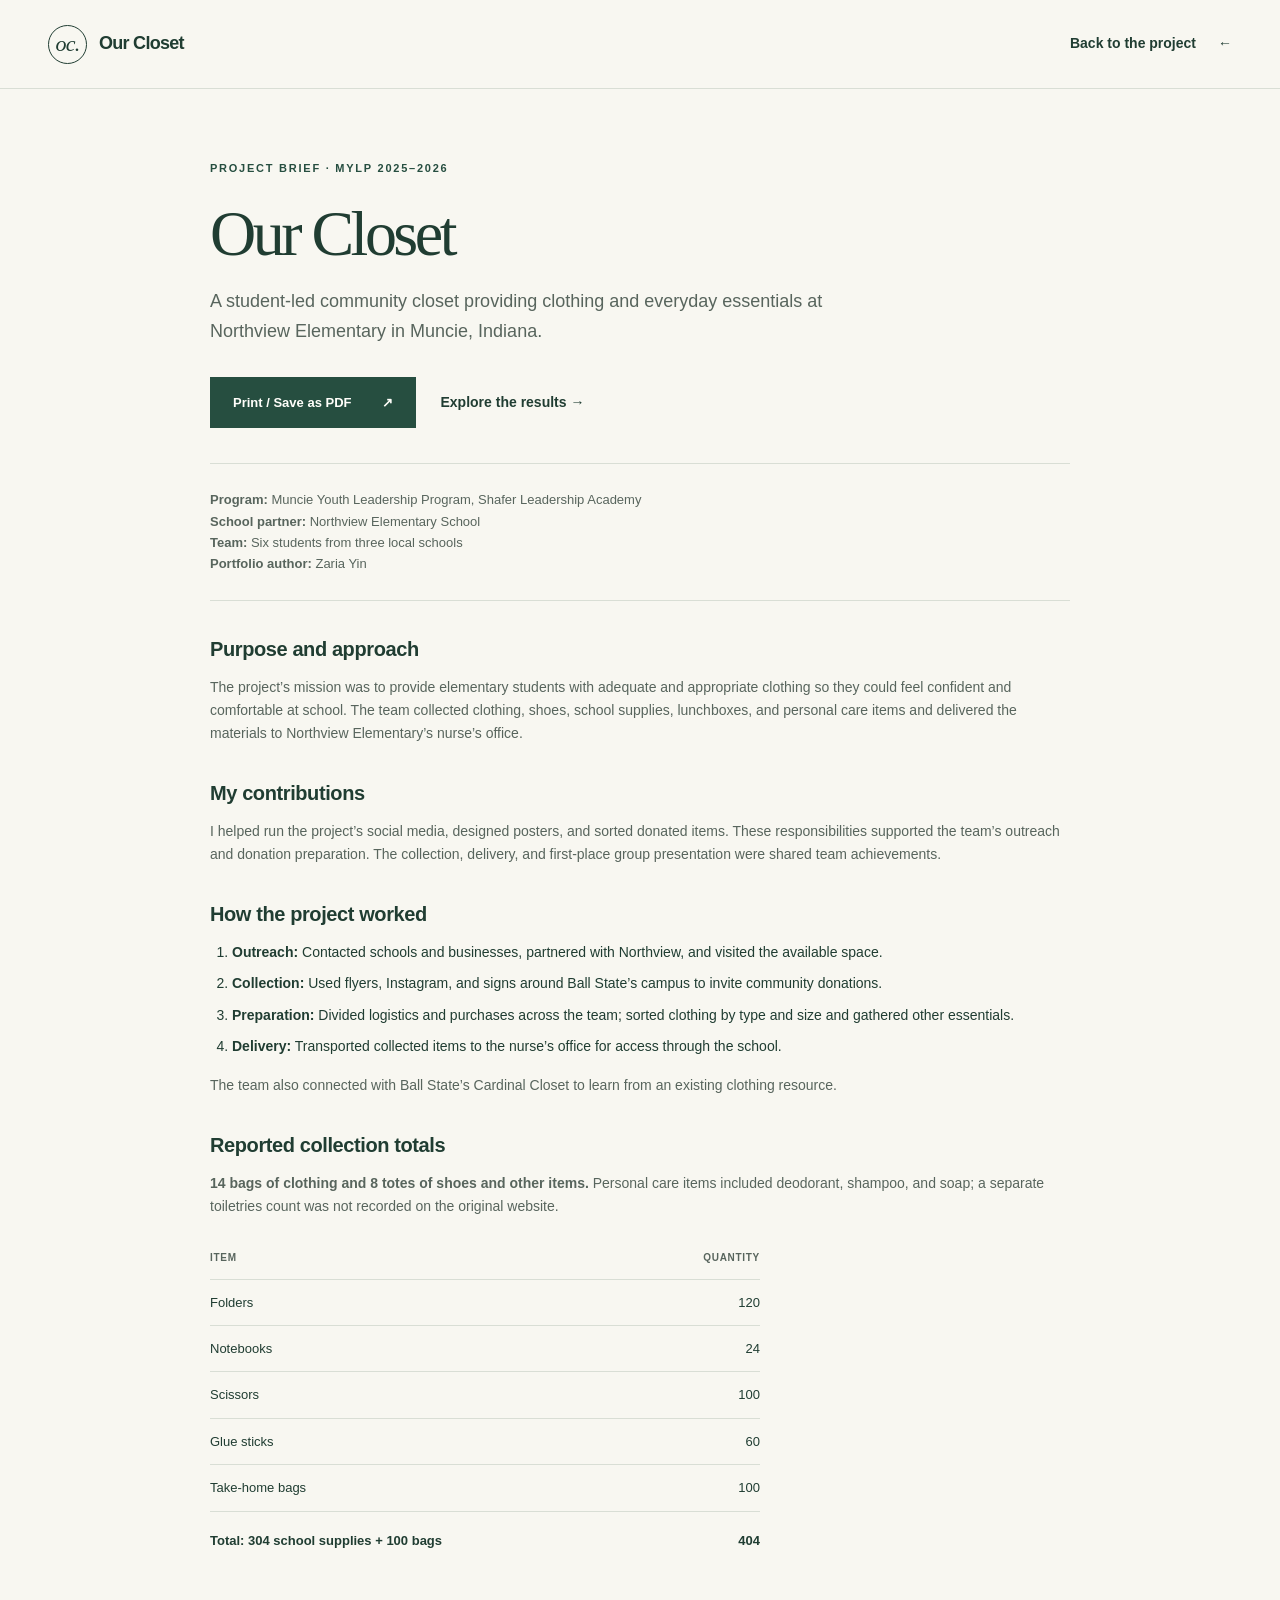
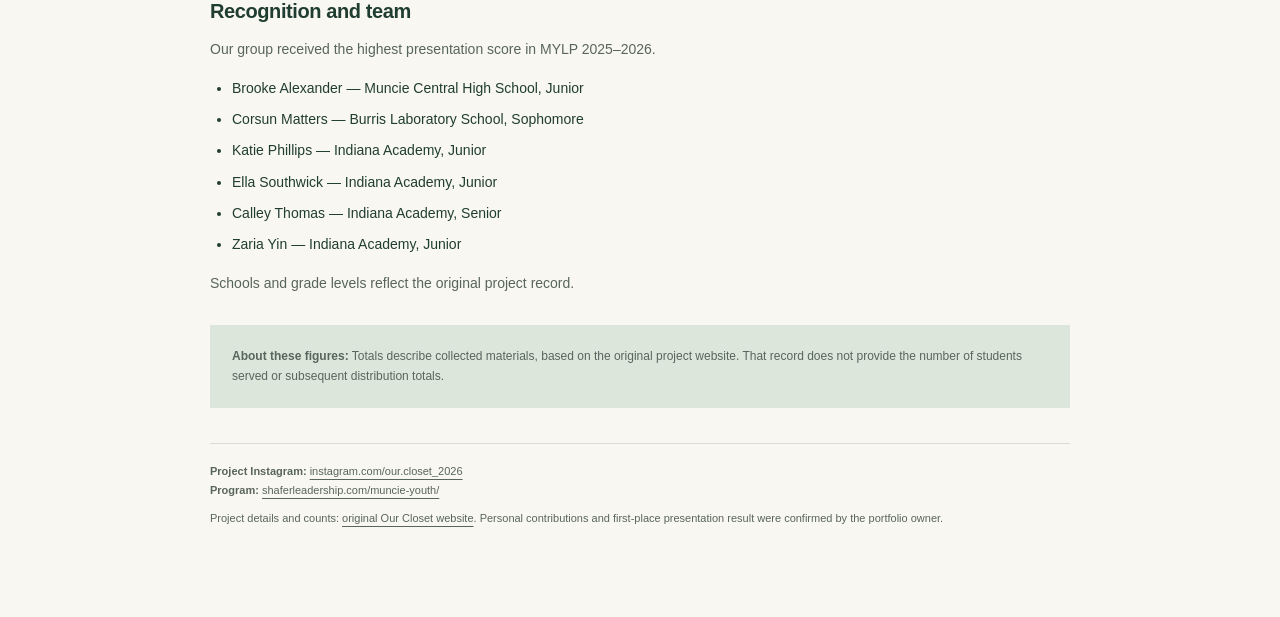
==== project-summary.html @ 793dbcc0 "Turn Our Closet into a responsive project portfolio with personal contributions and printable brief" ====
<!doctype html>
<html lang="en">
<head><meta charset="utf-8"><meta name="viewport" content="width=device-width,initial-scale=1"><meta name="description" content="A print-friendly Our Closet project brief: personal contributions, team process, and reported results from MYLP 2025–2026."><title>Our Closet — Project Brief</title><link rel="icon" href="favicon.svg" type="image/svg+xml"><link rel="stylesheet" href="styles.css"><script src="script.js" defer></script></head>
<body><a class="skip-link" href="#main">Skip to content</a><header class="site-header"><div class="container header-inner"><a class="brand" href="index.html"><span class="brand-mark" aria-hidden="true">oc.</span><span>Our Closet</span></a><a class="text-link" href="index.html">Back to the project <span aria-hidden="true">←</span></a></div></header>
<main id="main" class="container brief-main"><p class="eyebrow">Project brief · MYLP 2025–2026</p><h1>Our Closet</h1><p class="brief-deck">A student-led community closet providing clothing and everyday essentials at Northview Elementary in Muncie, Indiana.</p><div class="brief-actions"><button class="button primary" type="button" data-print hidden>Print / Save as PDF <span aria-hidden="true">↗</span></button><a class="text-link" href="index.html#impact">Explore the results →</a></div><p class="brief-meta"><strong>Program:</strong> Muncie Youth Leadership Program, Shafer Leadership Academy<br><strong>School partner:</strong> Northview Elementary School<br><strong>Team:</strong> Six students from three local schools<br><strong>Portfolio author:</strong> Zaria Yin</p>
<section class="brief-section"><h2>Purpose and approach</h2><p>The project’s mission was to provide elementary students with adequate and appropriate clothing so they could feel confident and comfortable at school. The team collected clothing, shoes, school supplies, lunchboxes, and personal care items and delivered the materials to Northview Elementary’s nurse’s office.</p></section>
<section class="brief-section"><h2>My contributions</h2><p>I helped run the project’s social media, designed posters, and sorted donated items. These responsibilities supported the team’s outreach and donation preparation. The collection, delivery, and first-place group presentation were shared team achievements.</p></section>
<section class="brief-section"><h2>How the project worked</h2><ol><li><strong>Outreach:</strong> Contacted schools and businesses, partnered with Northview, and visited the available space.</li><li><strong>Collection:</strong> Used flyers, Instagram, and signs around Ball State’s campus to invite community donations.</li><li><strong>Preparation:</strong> Divided logistics and purchases across the team; sorted clothing by type and size and gathered other essentials.</li><li><strong>Delivery:</strong> Transported collected items to the nurse’s office for access through the school.</li></ol><p>The team also connected with Ball State’s Cardinal Closet to learn from an existing clothing resource.</p></section>
<section class="brief-section"><h2>Reported collection totals</h2><p><strong>14 bags of clothing and 8 totes of shoes and other items.</strong> Personal care items included deodorant, shampoo, and soap; a separate toiletries count was not recorded on the original website.</p><table><caption class="sr-only">School supplies and take-home bag counts</caption><thead><tr><th scope="col">Item</th><th scope="col">Quantity</th></tr></thead><tbody><tr><th scope="row">Folders</th><td>120</td></tr><tr><th scope="row">Notebooks</th><td>24</td></tr><tr><th scope="row">Scissors</th><td>100</td></tr><tr><th scope="row">Glue sticks</th><td>60</td></tr><tr><th scope="row">Take-home bags</th><td>100</td></tr></tbody><tfoot><tr><th scope="row">Total: 304 school supplies + 100 bags</th><td>404</td></tr></tfoot></table></section>
<section class="brief-section"><h2>Recognition and team</h2><p>Our group received the highest presentation score in MYLP 2025–2026.</p><ul><li>Brooke Alexander — Muncie Central High School, Junior</li><li>Corsun Matters — Burris Laboratory School, Sophomore</li><li>Katie Phillips — Indiana Academy, Junior</li><li>Ella Southwick — Indiana Academy, Junior</li><li>Calley Thomas — Indiana Academy, Senior</li><li>Zaria Yin — Indiana Academy, Junior</li></ul><p>Schools and grade levels reflect the original project record.</p></section>
<div class="brief-note"><p><strong>About these figures:</strong> Totals describe collected materials, based on the original project website. That record does not provide the number of students served or subsequent distribution totals.</p></div>
<footer class="brief-footer"><p><strong>Project Instagram:</strong> <a href="https://www.instagram.com/our.closet_2026">instagram.com/our.closet_2026</a><br><strong>Program:</strong> <a href="https://www.shaferleadership.com/muncie-youth/">shaferleadership.com/muncie-youth/</a></p><p>Project details and counts: <a href="https://github.com/24r14/Our-Closet/blob/48975dca4016ff17c6a6cd8e8950f27ab5244c69/index.html">original Our Closet website</a>. Personal contributions and first-place presentation result were confirmed by the portfolio owner.</p></footer></main></body></html>
---- styles.css ----
@charset "UTF-8";
[hidden]{display:none!important}
:root{--paper:#f8f7f1;--white:#fffefa;--ink:#203d32;--muted:#58655d;--green:#264e40;--sage:#dce6db;--line:#d9ded5;--gold:#e8c773;--serif:Georgia,'Times New Roman',serif;--sans:Arial,Helvetica,sans-serif}
*{box-sizing:border-box}html{scroll-behavior:smooth;scroll-padding-top:100px}body{margin:0;background:var(--paper);color:var(--ink);font-family:var(--sans);font-size:16px;line-height:1.65}a{color:inherit}button{font:inherit}img{display:block;max-width:100%}h1,h2,h3,p,figure,blockquote{margin:0}h1,h2{font-family:var(--serif);font-weight:400;letter-spacing:-.055em;line-height:1.05}h1{font-size:clamp(58px,6.5vw,96px)}h2{font-size:clamp(38px,4.2vw,60px)}h1 em,h2 em{font-weight:400;color:#54775c}h3{font-size:19px;line-height:1.35;letter-spacing:-.025em}p{color:var(--muted)}a,button{-webkit-tap-highlight-color:transparent}a:focus-visible,button:focus-visible{outline:3px solid #947022;outline-offset:6px}a{text-underline-offset:4px}.container{width:min(1200px,calc(100% - 96px));margin-inline:auto}.section{padding-block:104px}.eyebrow{font-size:11px;letter-spacing:.16em;text-transform:uppercase;font-weight:700;color:var(--green);margin-bottom:23px}.text-link{text-decoration:none;font-weight:600;font-size:14px;display:inline-flex;gap:22px;align-items:center}.text-link:hover{text-decoration:underline}.skip-link{position:fixed;top:-100px;left:16px;z-index:100;background:var(--ink);color:white;padding:12px 20px}.skip-link:focus{top:12px}.sr-only{position:absolute;width:1px;height:1px;padding:0;overflow:hidden;clip:rect(0,0,0,0);white-space:nowrap;border:0}
.site-header{position:sticky;top:0;z-index:20;background:rgba(248,247,241,.97);border-bottom:1px solid var(--line)}.header-inner{min-height:88px;display:flex;align-items:center;justify-content:space-between;gap:28px}.brand{display:inline-flex;align-items:center;gap:12px;text-decoration:none;font-size:18px;font-weight:700;white-space:nowrap;letter-spacing:-.04em}.brand-mark{width:39px;height:39px;border:1px solid currentColor;border-radius:50%;display:grid;place-items:center;font-family:var(--serif);font-style:italic;font-size:22px;font-weight:400}.site-header nav{display:flex;gap:29px;align-items:center}.site-header nav a{text-decoration:none;font-size:12px;font-weight:600}.site-header nav a:hover,.site-header nav a[aria-current]{text-decoration:underline;text-decoration-thickness:2px}.site-header nav .nav-cta{border:1px solid var(--ink);padding:10px 16px;display:flex;gap:20px}.menu-toggle{border:1px solid var(--line);background:transparent;padding:8px 14px;color:var(--ink);cursor:pointer}.menu-toggle span{margin-left:12px}
.hero{display:grid;grid-template-columns:1.05fr 1fr;gap:60px;align-items:center;padding-block:80px 72px}.hero .eyebrow{display:flex;align-items:center;gap:10px;font-size:10px;letter-spacing:.13em}.status-dot{display:inline-block;width:7px;height:7px;background:#698d67;border-radius:50%;flex-shrink:0}.hero-description{max-width:400px;margin-top:26px;font-size:16px;line-height:1.8}.button-row{display:flex;align-items:center;flex-wrap:wrap;gap:27px;margin-top:32px}.button{display:inline-flex;align-items:center;justify-content:center;gap:30px;padding:14px 22px;border:1px solid var(--green);text-decoration:none;font-size:13px;font-weight:600;cursor:pointer}.primary{background:var(--green);color:var(--white)}.primary:hover{background:#183c2d}.hero-footnote{display:flex;align-items:center;gap:17px;margin-top:46px;border-top:1px solid var(--line);padding-top:23px;max-width:380px}.tiny-number{font-size:11px;color:var(--muted)}.hero-footnote p{font-size:11px;line-height:1.6}.hero-footnote strong{font-weight:600;color:var(--ink)}.hero-photo{position:relative;padding-bottom:50px}.photo-frame{border-radius:180px 180px 5px 5px;overflow:hidden;background:var(--sage)}.photo-frame img{width:100%;height:auto;aspect-ratio:1/1.1;object-fit:cover;object-position:center 58%}.hero-photo figcaption{display:flex;justify-content:space-between;gap:10px;font-size:10px;margin-top:16px;color:var(--muted)}.hero-photo figcaption span:first-child{color:var(--ink);font-weight:600}.photo-note{position:absolute;bottom:60px;right:-18px;background:var(--gold);color:var(--ink);font-family:var(--serif);font-style:italic;font-size:20px;line-height:1.3;padding:24px 27px;transform:rotate(-5deg);box-shadow:0 5px 15px #203d3212}
.impact-strip{background:var(--green);color:var(--white);padding:36px 0 22px}.stat-grid{display:grid;grid-template-columns:repeat(4,1fr)}.stat-grid>div{padding-left:32px;border-left:1px solid #ffffff35}.stat-grid>div:first-child{padding-left:0;border-left:0}.stat-number{display:block;font-family:var(--serif);font-size:53px;line-height:1.2;letter-spacing:-.04em;color:#edf0d9}.stat-label{display:block;font-size:11px;margin-top:5px;color:#e0e8df}.strip-note{color:#c5d5c8;font-size:10px;margin-top:23px}
.story-grid{display:grid;grid-template-columns:1fr 1fr;gap:80px}.story-copy p+p{margin-top:18px}.story-copy .lead{font-family:var(--serif);font-size:25px;color:var(--ink);line-height:1.3;margin-bottom:22px}.story-copy .text-link{margin-top:26px}.mission-panel{background:var(--sage);text-align:center}.mission-inner{padding:66px 0 72px}.mission-inner .eyebrow{margin-bottom:22px}.mission-inner blockquote{font-family:var(--serif);font-size:clamp(29px,3.5vw,47px);line-height:1.25;letter-spacing:-.035em}.mission-inner blockquote em{color:#4a6c51}.mission-inner>p:last-child{max-width:480px;margin:24px auto 0;font-size:12px}.section-heading{display:flex;align-items:flex-end;justify-content:space-between;gap:50px;margin-bottom:50px}.section-heading>p{max-width:280px;font-size:14px;line-height:1.8;padding-bottom:5px}.process-section{border-top:1px solid var(--line)}.process-list{padding:0;margin:0;list-style:none;border-top:1px solid var(--line)}.process-list li{display:grid;grid-template-columns:50px 1fr 1.6fr 150px;gap:25px;align-items:start;border-bottom:1px solid var(--line);padding:28px 0}.step-index{font-family:var(--serif);font-size:25px;color:#718b70;line-height:1.2}.process-list h3{font-size:17px}.process-list p{font-size:13px;line-height:1.8}.step-skill{font-size:10px;line-height:1.5;border:1px solid var(--line);border-radius:30px;padding:7px 10px;text-align:center;color:var(--muted)}
.results-section{background:#edf0e8;border-top:1px solid var(--line);border-bottom:1px solid var(--line)}.results-layout{display:grid;grid-template-columns:1fr 1.1fr;gap:25px}.collection-card,.supply-card{padding:35px;background:var(--white);border:1px solid var(--line)}.collection-card{background:var(--green);color:var(--white);display:flex;flex-direction:column}.collection-card .eyebrow{color:#d0dfcd;font-size:10px}.collection-total{font-family:var(--serif);font-size:76px;letter-spacing:-.04em;line-height:1.12;margin-bottom:23px;color:#ecedda}.collection-total span{font-size:29px;font-style:italic}.collection-card>p{font-size:13px;color:#d4e0d7;line-height:1.8}.category-tags{display:flex;flex-wrap:wrap;gap:7px;margin:24px 0}.category-tags span{font-size:10px;border:1px solid #ffffff45;padding:3px 10px;border-radius:20px}.collection-card .small-note{font-size:10px;margin-top:auto}.card-heading{display:flex;align-items:center;justify-content:space-between;gap:10px}.card-heading h3{font-family:var(--serif);font-size:26px;font-weight:400;letter-spacing:-.03em}.total-chip{font-size:10px;white-space:nowrap;background:var(--sage);border-radius:20px;padding:5px 10px}.card-intro{font-size:11px;margin-top:12px}table{border-collapse:collapse;width:100%;font-size:13px;margin-top:20px}th,td{padding:12px 0;text-align:left;border-bottom:1px solid var(--line)}thead th{font-size:10px;text-transform:uppercase;letter-spacing:.07em;color:var(--muted);font-weight:600}tbody th{font-weight:400}td,th:last-child{text-align:right}tfoot th,tfoot td{border:0;padding-top:18px;font-weight:700}.outcome-row{display:grid;grid-template-columns:1fr 1fr;gap:50px;border-bottom:1px solid #cbd5c6;padding:39px 0 29px}.outcome-row .eyebrow{display:block;margin-bottom:11px;font-size:10px}.outcome-row h3{font-size:21px;margin-bottom:12px}.outcome-row p{font-size:13px}.evidence-note{font-size:10px;max-width:790px;margin-top:20px}.learning-grid{display:grid;grid-template-columns:repeat(3,1fr);gap:40px}.learning-grid article{border-top:1px solid var(--line);padding-top:24px}.learning-symbol{font-size:35px;font-family:var(--serif);display:block;color:#688563;margin-bottom:16px}.learning-grid h3{margin-bottom:14px}.learning-grid p{font-size:13px;line-height:1.8}.learning-grid .text-link{font-size:12px;margin-top:19px}.contribution-note{font-size:11px;border-left:2px solid #829974;padding:10px 0 10px 17px;margin-top:35px;max-width:700px}.continuation>p:last-child{max-width:650px;font-size:14px;margin-top:25px}
.team-section{border-block:1px solid var(--line);background:#f0eee5}.team-grid{list-style:none;padding:0;margin:0;display:grid;grid-template-columns:repeat(3,1fr);gap:18px}.team-grid li{border:1px solid #d5d7ca;padding:25px;background:var(--paper)}.member-number{display:block;font-size:10px;color:var(--muted);margin-bottom:25px}.team-grid h3{font-family:var(--serif);font-size:24px;font-weight:400;margin-bottom:8px}.team-grid p{font-size:11px}.team-grid li>span:last-child{display:inline-block;font-size:10px;color:var(--muted);margin-top:8px}.small-note{font-size:10px;margin-top:22px}.resources-section{display:grid;grid-template-columns:1fr 1.1fr;gap:70px}.resource-intro{font-size:14px;max-width:320px;margin-top:26px}.resource-list{border-top:1px solid var(--line)}.resource-list>a{display:flex;justify-content:space-between;gap:30px;text-decoration:none;border-bottom:1px solid var(--line);padding:26px 4px}.resource-list .eyebrow{font-size:9px;margin-bottom:7px}.resource-list h3{font-size:18px}.resource-list p{font-size:12px;margin-top:8px}.resource-list>a>span{font-size:25px;color:#688563}.resource-list>a:hover h3{text-decoration:underline}.site-footer{background:var(--ink);color:var(--paper);padding:44px 0 22px}.footer-inner{display:flex;justify-content:space-between;gap:40px}.footer-inner p{color:#c1cfbf;font-size:11px;margin-top:16px}.footer-inner>div:last-child{text-align:right}.footer-inner>div:last-child p{margin-top:0}.footer-inner>div:last-child>a{display:inline-block;font-size:11px;margin-top:17px;text-decoration:none}.footer-bottom{border-top:1px solid #ffffff30;display:flex;justify-content:space-between;gap:30px;margin-top:34px;padding-top:20px}.footer-bottom p,.footer-bottom a{font-size:10px;color:#c1cfbf}.footer-bottom a{text-decoration:none}
.brief-main{max-width:860px;margin:0 auto;padding:70px 0 90px}.brief-main h1{font-size:64px}.brief-deck{font-size:18px;max-width:650px;margin-top:20px}.brief-meta{padding-block:25px;border-block:1px solid var(--line);margin-top:35px;font-size:13px}.brief-section{margin-top:38px}.brief-section h2{font-family:var(--sans);font-size:20px;font-weight:700;letter-spacing:-.02em;margin-bottom:16px}.brief-section p,.brief-section li{font-size:14px}.brief-section ul,.brief-section ol{padding-left:22px}.brief-section li+li{margin-top:8px}.brief-section table{max-width:550px}.brief-actions{display:flex;gap:25px;align-items:center;flex-wrap:wrap;margin-top:30px}.brief-footer{border-top:1px solid var(--line);margin-top:35px;padding-top:18px;font-size:11px}.brief-footer p+p{margin-top:10px}.brief-note{background:var(--sage);padding:22px;margin-top:30px}.brief-note p{font-size:12px}
@media(min-width:761px){.menu-toggle{display:none}}@media(min-width:1500px){.hero{padding-block:96px 88px}}@media(max-width:1100px){.container{width:calc(100% - 64px)}.hero{gap:40px}.site-header nav{gap:18px}.process-list li{grid-template-columns:40px 1fr 1.4fr;gap:20px}.step-skill{grid-column:2;margin-top:-5px;justify-self:start;padding:4px 12px}.process-list p{grid-column:3;grid-row:1/3}.photo-note{right:-8px;font-size:18px}.story-grid{gap:45px}}
@media(max-width:760px){html{scroll-padding-top:85px}.container{width:calc(100% - 40px)}.header-inner{min-height:72px;flex-wrap:wrap;gap:12px;padding-block:12px}.brand{font-size:17px}.brand-mark{width:34px;height:34px;font-size:20px}.menu-toggle:not([hidden]){display:block}.site-header nav{width:100%;flex-wrap:wrap;justify-content:flex-start;gap:14px 24px;padding:12px 0 3px}.site-header.js-enabled nav{display:none}.site-header.js-enabled nav.is-open{display:flex}.site-header nav .nav-cta{padding:8px 12px}.hero{grid-template-columns:1fr;gap:45px;padding-top:43px;padding-bottom:38px}.hero h1{font-size:clamp(58px,12.6vw,86px)}.hero-description{max-width:480px;font-size:15px}.hero-footnote{margin-top:30px}.hero-photo{width:min(440px,100%);margin-inline:auto;padding-bottom:30px}.photo-frame{border-radius:150px 150px 3px 3px}.photo-frame img{aspect-ratio:1.05/1}.photo-note{right:-2px;bottom:58px;padding:19px 23px;font-size:18px}.hero-photo figcaption{font-size:9px}.stat-grid{grid-template-columns:1fr 1fr;gap:27px 20px}.stat-grid>div{padding-left:20px}.stat-grid>div:nth-child(3){border-left:0;padding-left:0}.stat-number{font-size:43px}.stat-label{font-size:10px}.impact-strip{padding-block:29px 20px}.strip-note{font-size:9px}.section{padding-block:66px}.story-grid{grid-template-columns:1fr;gap:30px}.story-copy p{font-size:14px}.story-copy .lead{font-size:23px}.mission-inner{padding-block:45px}.mission-inner blockquote{font-size:31px}.mission-inner>p:last-child{font-size:11px;max-width:310px}.section-heading{display:block;margin-bottom:34px}.section-heading>p{max-width:390px;margin-top:23px;padding:0;font-size:13px}.process-list li{grid-template-columns:35px 1fr;gap:12px 16px;padding:23px 0}.process-list h3{font-size:17px}.process-list p{grid-column:2;grid-row:auto;font-size:13px}.step-skill{grid-column:2;margin-top:0}.results-layout{grid-template-columns:1fr;gap:18px}.collection-card,.supply-card{padding:26px}.collection-total{font-size:67px}.outcome-row{grid-template-columns:1fr;gap:27px;padding-top:29px}.learning-grid{grid-template-columns:1fr;gap:26px}.learning-symbol{display:inline-block;font-size:28px;margin-bottom:10px}.learning-grid h3{font-size:18px}.team-grid{grid-template-columns:1fr 1fr;gap:12px}.team-grid li{padding:18px}.team-grid h3{font-size:21px}.member-number{margin-bottom:18px}.resources-section{grid-template-columns:1fr;gap:35px}.resource-intro{max-width:420px}.footer-inner{display:block}.footer-inner>div:last-child{text-align:left;margin-top:25px}.footer-bottom{display:block}.footer-bottom>a{display:inline-block;margin-top:13px}.brief-main{padding-block:42px}.brief-main h1{font-size:52px}.brief-deck{font-size:16px}.brief-actions{gap:20px}}
@media(max-width:380px){.button-row{gap:22px}.team-grid{grid-template-columns:1fr}.card-heading h3{font-size:23px}.collection-card,.supply-card{padding:22px}.hero .eyebrow{font-size:9px}.hero-photo figcaption{flex-direction:column;gap:3px}}
@media(prefers-reduced-motion:reduce){html{scroll-behavior:auto}}
@media print{html{scroll-behavior:auto}body{background:white;color:#17251d;font-size:11pt}.site-header,.site-footer,.skip-link,.brief-actions,.photo-note{display:none!important}.container{width:100%;max-width:none}.brief-main{padding:0;max-width:none}.brief-main h1{font-size:35pt}.brief-deck{font-size:12pt}.brief-meta{margin-top:20px;padding-block:14px}.brief-section{margin-top:22px;break-inside:avoid}.brief-section h2{font-size:14pt}.brief-section p,.brief-section li{font-size:10pt}.brief-section table{font-size:10pt}.brief-note{background:transparent;border:1px solid #ccc;padding:12px}.brief-footer{font-size:9pt}.section{padding-block:24px}.hero{padding-block:20px;gap:25px}.hero h1{font-size:38pt}.hero-photo{max-width:280px}.hero-footnote{margin-top:20px}.hero-description{font-size:11pt}.impact-strip,.collection-card{background:white;color:var(--ink);border-block:1px solid #aaa}.stat-number,.stat-label,.collection-card .eyebrow,.collection-card>p,.strip-note{color:var(--ink)}.results-layout,.learning-grid,.team-grid{gap:14px}.process-list li{break-inside:avoid}.mission-inner{padding-block:20px}.team-grid li{break-inside:avoid}.resources-section{display:block}.resource-list{margin-top:20px}.evidence-note,.small-note{font-size:8pt}a{text-decoration:none}@page{margin:16mm}}
/* Keep the note within the photograph so the original photo caption stays readable. */
.photo-note{bottom:110px}
@media(max-width:760px){.photo-note{bottom:95px}}
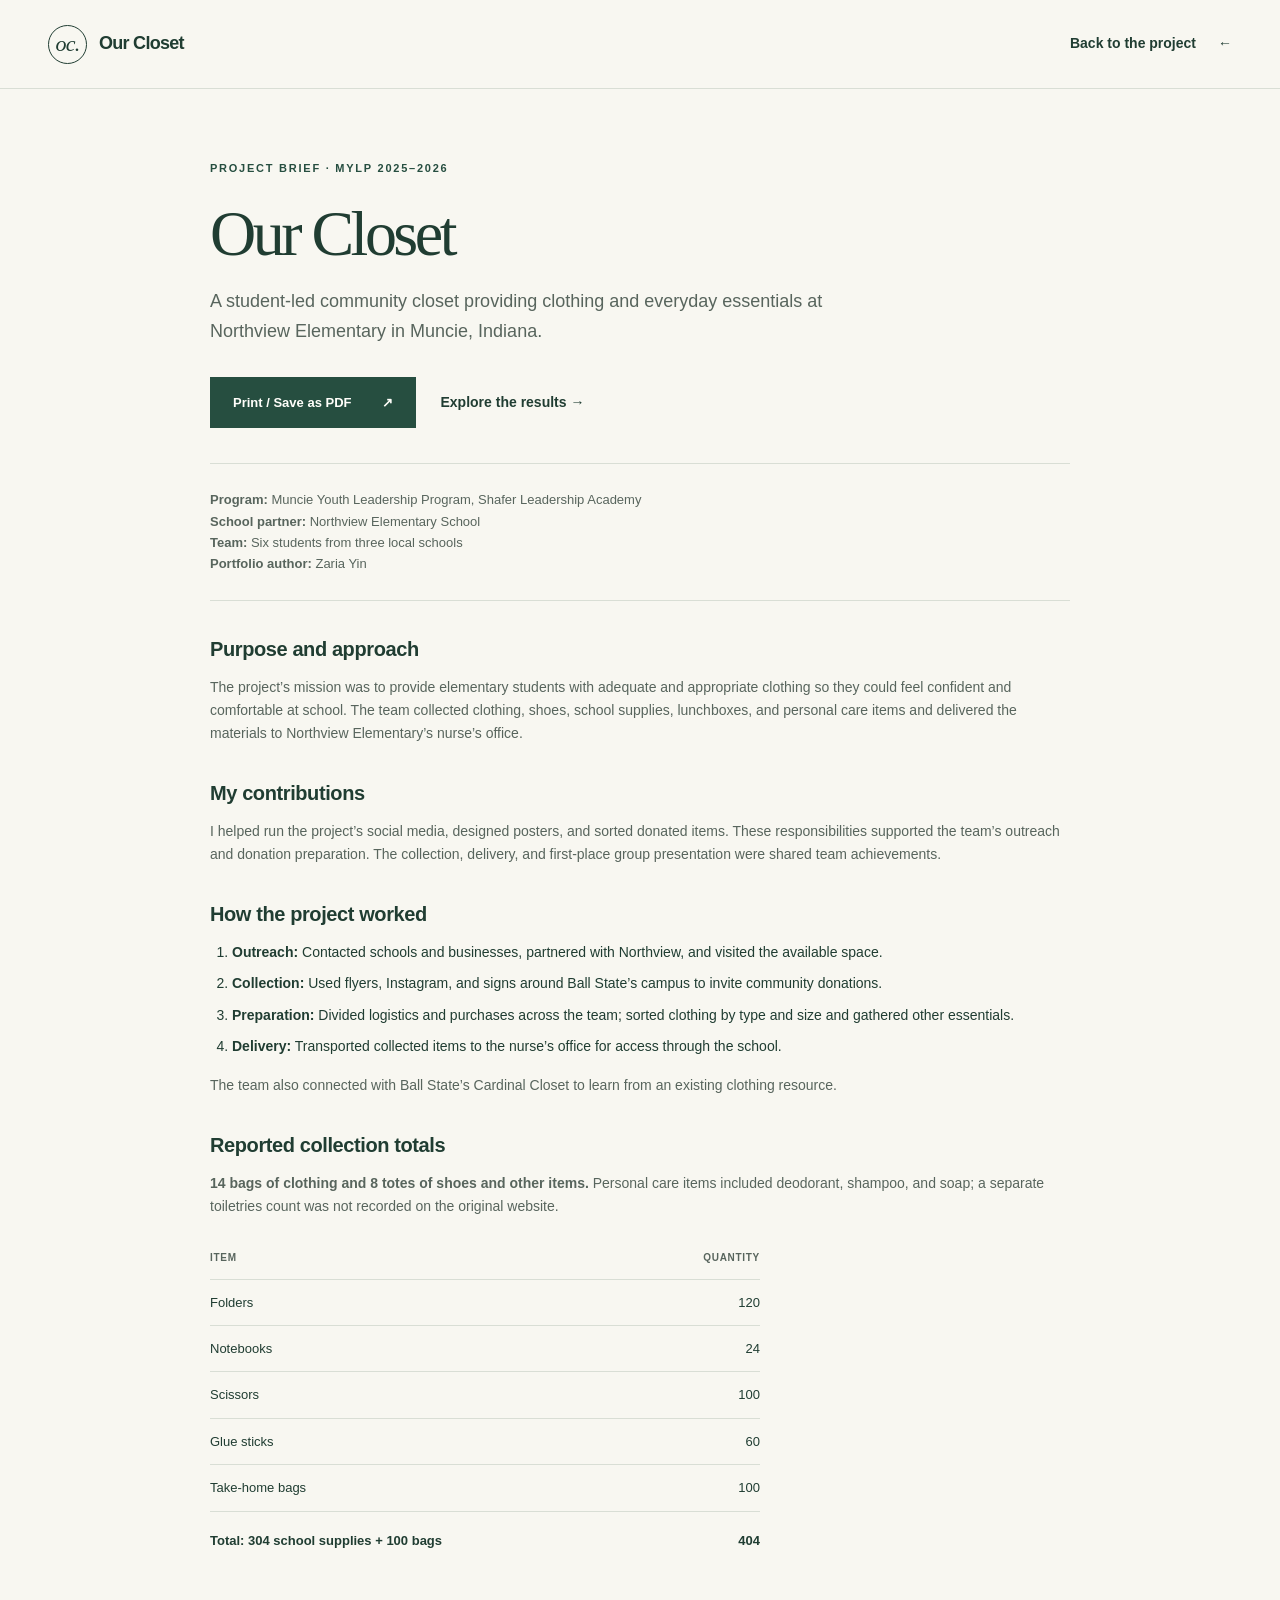
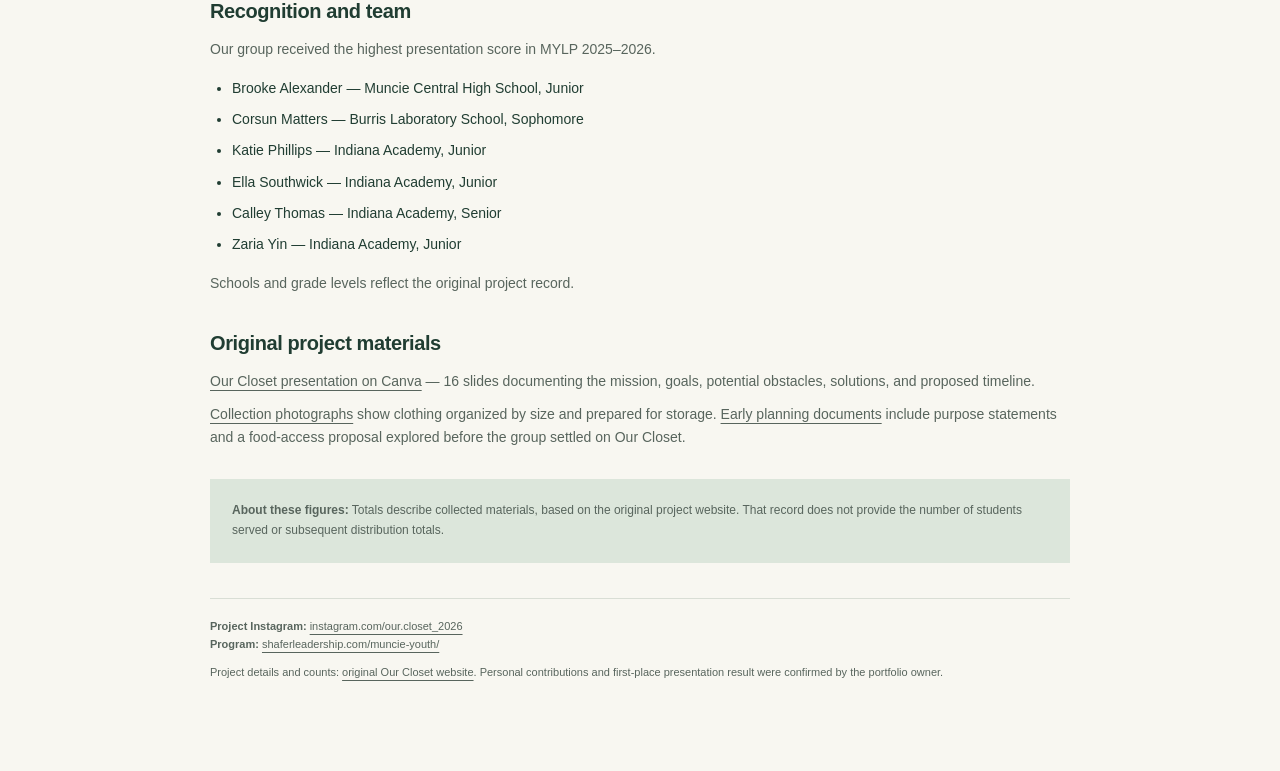
==== commit becba92c: "Add original project photos, early planning archive, and view-only presentation link" ====
--- a/project-summary.html
+++ b/project-summary.html
@@ -8,5 +8,5 @@
 <section class="brief-section"><h2>How the project worked</h2><ol><li><strong>Outreach:</strong> Contacted schools and businesses, partnered with Northview, and visited the available space.</li><li><strong>Collection:</strong> Used flyers, Instagram, and signs around Ball State’s campus to invite community donations.</li><li><strong>Preparation:</strong> Divided logistics and purchases across the team; sorted clothing by type and size and gathered other essentials.</li><li><strong>Delivery:</strong> Transported collected items to the nurse’s office for access through the school.</li></ol><p>The team also connected with Ball State’s Cardinal Closet to learn from an existing clothing resource.</p></section>
 <section class="brief-section"><h2>Reported collection totals</h2><p><strong>14 bags of clothing and 8 totes of shoes and other items.</strong> Personal care items included deodorant, shampoo, and soap; a separate toiletries count was not recorded on the original website.</p><table><caption class="sr-only">School supplies and take-home bag counts</caption><thead><tr><th scope="col">Item</th><th scope="col">Quantity</th></tr></thead><tbody><tr><th scope="row">Folders</th><td>120</td></tr><tr><th scope="row">Notebooks</th><td>24</td></tr><tr><th scope="row">Scissors</th><td>100</td></tr><tr><th scope="row">Glue sticks</th><td>60</td></tr><tr><th scope="row">Take-home bags</th><td>100</td></tr></tbody><tfoot><tr><th scope="row">Total: 304 school supplies + 100 bags</th><td>404</td></tr></tfoot></table></section>
 <section class="brief-section"><h2>Recognition and team</h2><p>Our group received the highest presentation score in MYLP 2025–2026.</p><ul><li>Brooke Alexander — Muncie Central High School, Junior</li><li>Corsun Matters — Burris Laboratory School, Sophomore</li><li>Katie Phillips — Indiana Academy, Junior</li><li>Ella Southwick — Indiana Academy, Junior</li><li>Calley Thomas — Indiana Academy, Senior</li><li>Zaria Yin — Indiana Academy, Junior</li></ul><p>Schools and grade levels reflect the original project record.</p></section>
-<div class="brief-note"><p><strong>About these figures:</strong> Totals describe collected materials, based on the original project website. That record does not provide the number of students served or subsequent distribution totals.</p></div>
+<section class="brief-section"><h2>Original project materials</h2><p><a href="https://www.canva.com/design/DAG46skRcU0/0bIpbVwZAxc81pQ6y9BVXQ/view" target="_blank" rel="noopener noreferrer">Our Closet presentation on Canva</a> — 16 slides documenting the mission, goals, potential obstacles, solutions, and proposed timeline.</p><p><a href="index.html#photos">Collection photographs</a> show clothing organized by size and prepared for storage. <a href="index.html#planning">Early planning documents</a> include purpose statements and a food-access proposal explored before the group settled on Our Closet.</p></section><div class="brief-note"><p><strong>About these figures:</strong> Totals describe collected materials, based on the original project website. That record does not provide the number of students served or subsequent distribution totals.</p></div>
 <footer class="brief-footer"><p><strong>Project Instagram:</strong> <a href="https://www.instagram.com/our.closet_2026">instagram.com/our.closet_2026</a><br><strong>Program:</strong> <a href="https://www.shaferleadership.com/muncie-youth/">shaferleadership.com/muncie-youth/</a></p><p>Project details and counts: <a href="https://github.com/24r14/Our-Closet/blob/48975dca4016ff17c6a6cd8e8950f27ab5244c69/index.html">original Our Closet website</a>. Personal contributions and first-place presentation result were confirmed by the portfolio owner.</p></footer></main></body></html>
--- a/styles.css
+++ b/styles.css
@@ -17,3 +17,9 @@
 /* Keep the note within the photograph so the original photo caption stays readable. */
 .photo-note{bottom:110px}
 @media(max-width:760px){.photo-note{bottom:95px}}
+.photo-evidence{margin-top:55px;border-top:1px solid #cbd5c6;padding-top:36px}.evidence-heading{max-width:620px;margin-bottom:26px}.evidence-heading .eyebrow{margin-bottom:12px}.evidence-heading h3{font-family:var(--serif);font-size:32px;font-weight:400;margin-bottom:12px}.evidence-heading>p:last-child{font-size:13px}.evidence-gallery{display:grid;grid-template-columns:1fr 1fr;gap:26px}.evidence-gallery figure>a{display:block;background:#dde3d7}.evidence-gallery img{width:100%;height:430px;object-fit:cover}.evidence-gallery figure:first-child img{object-position:center 46%}.evidence-gallery figure:last-child img{object-position:center}.evidence-gallery figcaption{display:grid;gap:5px;padding-top:16px;font-size:12px}.evidence-gallery figcaption>strong{font-size:16px}.evidence-gallery figcaption>span{color:var(--muted)}.evidence-gallery figcaption>a{font-size:11px;justify-self:start;margin-top:5px}.team-activity-photo{display:grid;grid-template-columns:1.2fr 1fr;gap:30px;align-items:end;margin-bottom:32px}.team-activity-photo img{width:100%;max-height:380px;object-fit:cover;object-position:center 62%}.team-activity-photo figcaption{font-size:12px;color:var(--muted);max-width:300px;padding-bottom:6px}.planning-section{background:#e9eee3;border-bottom:1px solid var(--line)}.presentation-record{display:grid;grid-template-columns:1.1fr 1fr;gap:70px;background:var(--white);border:1px solid #ccd5c7;padding:36px}.presentation-record .eyebrow{font-size:10px;margin-bottom:15px}.presentation-record h3{font-family:var(--serif);font-size:29px;font-weight:400}.presentation-record p{font-size:13px;margin-top:17px}.presentation-record .button{margin-top:25px}.presentation-goals{border-left:1px solid var(--line);padding-left:35px}.presentation-goals .eyebrow{display:block}.presentation-goals ol{padding-left:18px;font-size:14px;margin-top:0}.presentation-goals li+li{margin-top:13px}.presentation-goals p{font-size:11px}.early-planning{border-block:1px solid #c4cfbe;margin-top:30px}.early-planning summary{display:flex;justify-content:space-between;gap:25px;padding:22px 0;font-size:14px;font-weight:600;cursor:pointer;list-style:none}.early-planning summary::-webkit-details-marker{display:none}.early-planning summary:focus-visible{outline:3px solid #947022;outline-offset:5px}.early-planning summary>span{font-size:22px;font-weight:400;line-height:1;transition:transform .15s}.early-planning[open] summary>span{transform:rotate(45deg)}.early-planning-body{padding:0 0 25px}.early-planning-body>p{max-width:800px;font-size:13px}.early-planning-body>.small-note{font-size:11px;margin-top:14px}.planning-gallery{display:grid;grid-template-columns:repeat(4,1fr);gap:18px;margin-top:25px}.planning-gallery figure{min-width:0}.planning-gallery img{width:100%;height:auto;aspect-ratio:3/4;object-fit:contain;background:var(--paper)}.planning-gallery figcaption{display:grid;gap:7px;margin-top:12px;font-size:11px}.planning-gallery figcaption>strong{font-size:12px}.planning-gallery figcaption>a{justify-self:start}.brief-section p+p{margin-top:10px}
+@media(max-width:1100px){.presentation-record{gap:35px}.presentation-goals{padding-left:25px}.planning-gallery{grid-template-columns:repeat(2,1fr)}}
+@media(max-width:760px){.photo-evidence{margin-top:38px;padding-top:27px}.evidence-gallery{grid-template-columns:1fr;gap:28px}.evidence-gallery img{height:auto;max-height:470px;object-fit:contain}.evidence-gallery figcaption{font-size:11px}.team-activity-photo{grid-template-columns:1fr;gap:14px}.team-activity-photo figcaption{max-width:100%;font-size:11px}.presentation-record{grid-template-columns:1fr;gap:30px;padding:24px}.presentation-record h3{font-size:25px}.presentation-record .button{padding:13px 15px;gap:17px;font-size:12px}.presentation-goals{border-left:0;border-top:1px solid var(--line);padding:25px 0 0}.presentation-goals ol{font-size:13px}.planning-gallery{gap:22px 14px}.early-planning summary{font-size:13px}.evidence-heading h3{font-size:27px}}
+@media(max-width:380px){.planning-gallery{grid-template-columns:1fr}.presentation-record .button{gap:10px;font-size:11px}}
+@media(prefers-reduced-motion:reduce){.early-planning summary>span{transition:none}}
+@media print{.photo-evidence,.team-activity-photo{break-inside:avoid}.evidence-gallery img{height:230px}.planning-section{background:white}.presentation-record{padding:20px;gap:20px}.planning-gallery{grid-template-columns:repeat(4,1fr)}.early-planning:not([open]){display:none}}
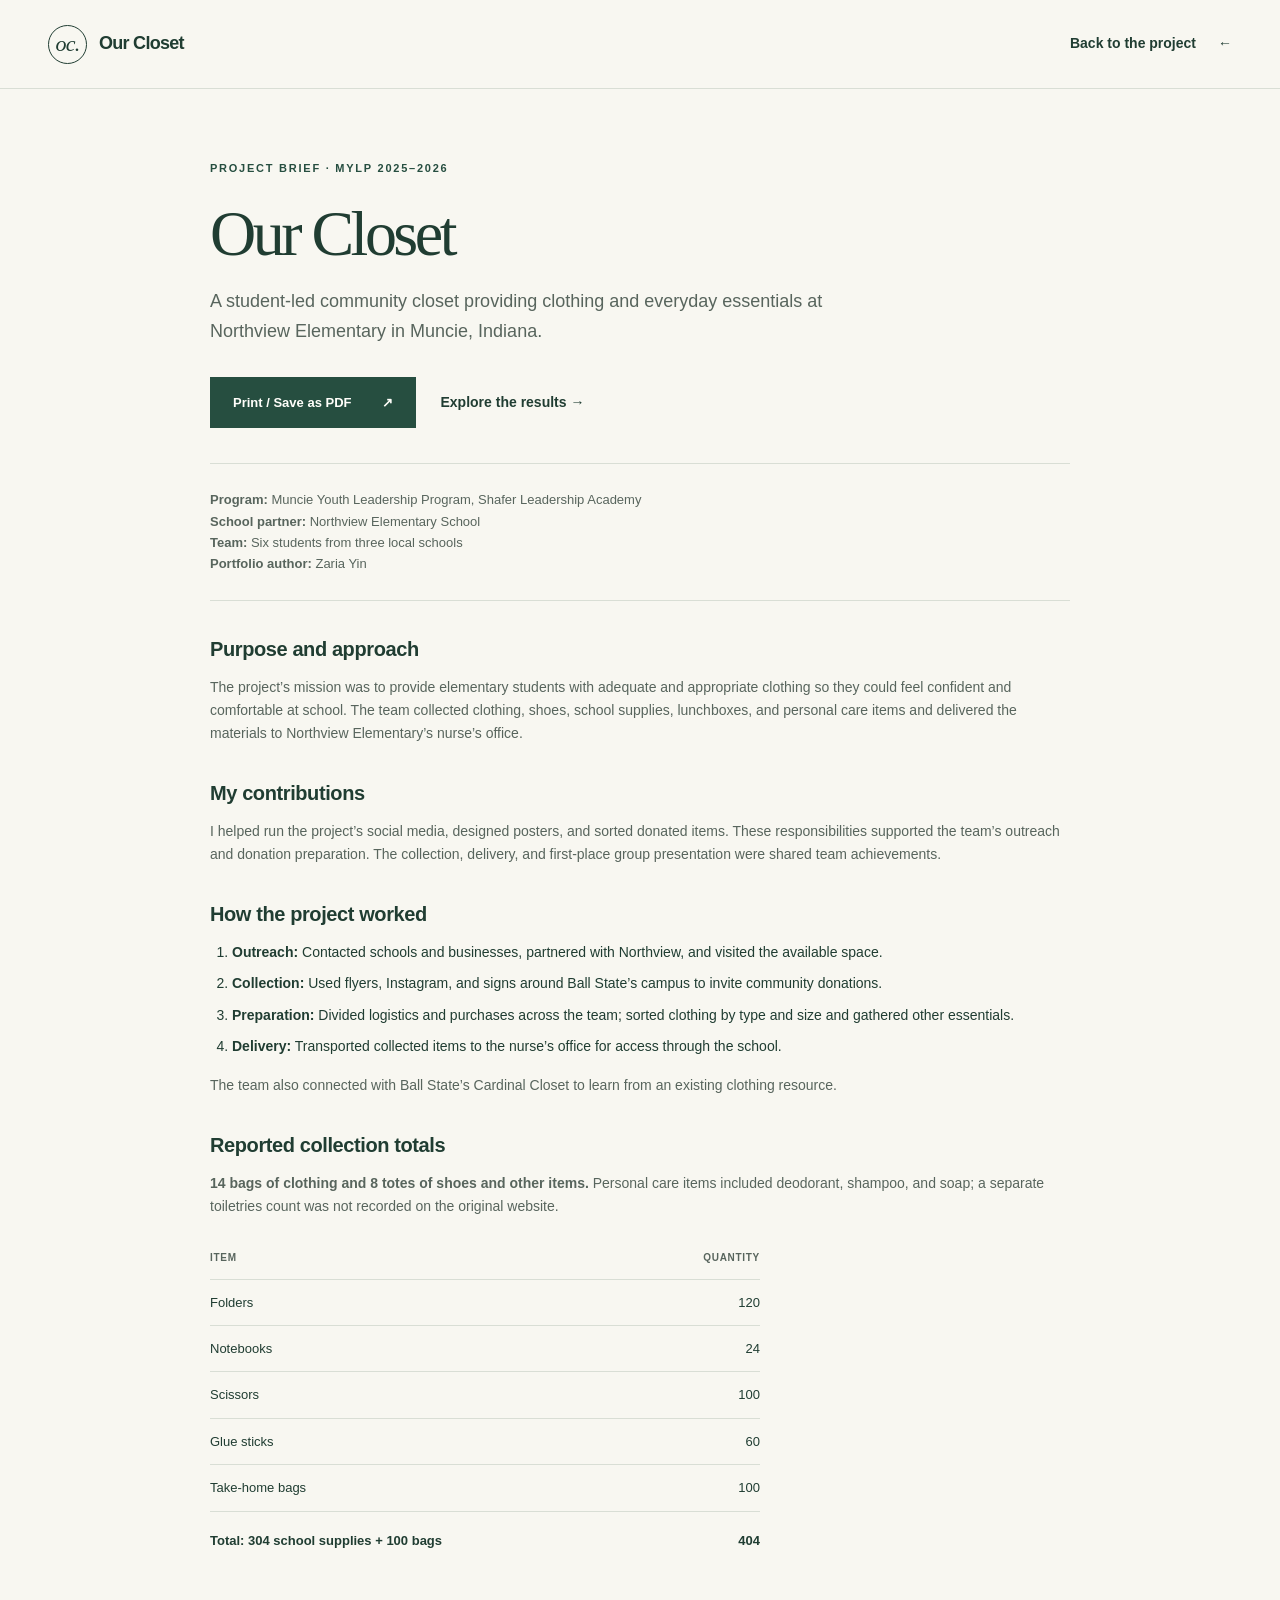
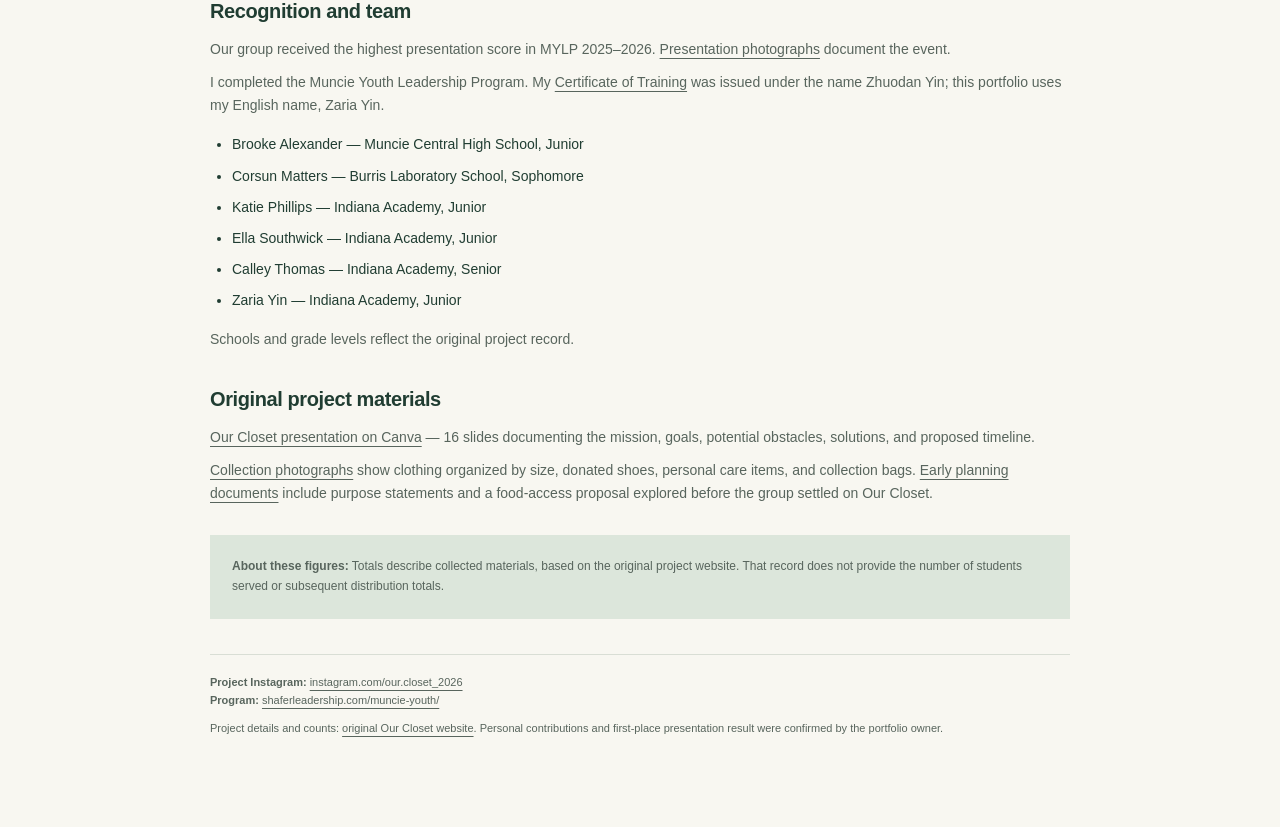
==== commit d461df4b: "Add original presentation, completion certificate, and essentials photographs" ====
--- a/project-summary.html
+++ b/project-summary.html
@@ -7,6 +7,6 @@
 <section class="brief-section"><h2>My contributions</h2><p>I helped run the project’s social media, designed posters, and sorted donated items. These responsibilities supported the team’s outreach and donation preparation. The collection, delivery, and first-place group presentation were shared team achievements.</p></section>
 <section class="brief-section"><h2>How the project worked</h2><ol><li><strong>Outreach:</strong> Contacted schools and businesses, partnered with Northview, and visited the available space.</li><li><strong>Collection:</strong> Used flyers, Instagram, and signs around Ball State’s campus to invite community donations.</li><li><strong>Preparation:</strong> Divided logistics and purchases across the team; sorted clothing by type and size and gathered other essentials.</li><li><strong>Delivery:</strong> Transported collected items to the nurse’s office for access through the school.</li></ol><p>The team also connected with Ball State’s Cardinal Closet to learn from an existing clothing resource.</p></section>
 <section class="brief-section"><h2>Reported collection totals</h2><p><strong>14 bags of clothing and 8 totes of shoes and other items.</strong> Personal care items included deodorant, shampoo, and soap; a separate toiletries count was not recorded on the original website.</p><table><caption class="sr-only">School supplies and take-home bag counts</caption><thead><tr><th scope="col">Item</th><th scope="col">Quantity</th></tr></thead><tbody><tr><th scope="row">Folders</th><td>120</td></tr><tr><th scope="row">Notebooks</th><td>24</td></tr><tr><th scope="row">Scissors</th><td>100</td></tr><tr><th scope="row">Glue sticks</th><td>60</td></tr><tr><th scope="row">Take-home bags</th><td>100</td></tr></tbody><tfoot><tr><th scope="row">Total: 304 school supplies + 100 bags</th><td>404</td></tr></tfoot></table></section>
-<section class="brief-section"><h2>Recognition and team</h2><p>Our group received the highest presentation score in MYLP 2025–2026.</p><ul><li>Brooke Alexander — Muncie Central High School, Junior</li><li>Corsun Matters — Burris Laboratory School, Sophomore</li><li>Katie Phillips — Indiana Academy, Junior</li><li>Ella Southwick — Indiana Academy, Junior</li><li>Calley Thomas — Indiana Academy, Senior</li><li>Zaria Yin — Indiana Academy, Junior</li></ul><p>Schools and grade levels reflect the original project record.</p></section>
-<section class="brief-section"><h2>Original project materials</h2><p><a href="https://www.canva.com/design/DAG46skRcU0/0bIpbVwZAxc81pQ6y9BVXQ/view" target="_blank" rel="noopener noreferrer">Our Closet presentation on Canva</a> — 16 slides documenting the mission, goals, potential obstacles, solutions, and proposed timeline.</p><p><a href="index.html#photos">Collection photographs</a> show clothing organized by size and prepared for storage. <a href="index.html#planning">Early planning documents</a> include purpose statements and a food-access proposal explored before the group settled on Our Closet.</p></section><div class="brief-note"><p><strong>About these figures:</strong> Totals describe collected materials, based on the original project website. That record does not provide the number of students served or subsequent distribution totals.</p></div>
+<section class="brief-section"><h2>Recognition and team</h2><p>Our group received the highest presentation score in MYLP 2025–2026. <a href="index.html#presentation">Presentation photographs</a> document the event.</p><p>I completed the Muncie Youth Leadership Program. My <a href="assets/program-certificate.jpg" target="_blank" rel="noopener noreferrer">Certificate of Training</a> was issued under the name Zhuodan Yin; this portfolio uses my English name, Zaria Yin.</p><ul><li>Brooke Alexander — Muncie Central High School, Junior</li><li>Corsun Matters — Burris Laboratory School, Sophomore</li><li>Katie Phillips — Indiana Academy, Junior</li><li>Ella Southwick — Indiana Academy, Junior</li><li>Calley Thomas — Indiana Academy, Senior</li><li>Zaria Yin — Indiana Academy, Junior</li></ul><p>Schools and grade levels reflect the original project record.</p></section>
+<section class="brief-section"><h2>Original project materials</h2><p><a href="https://www.canva.com/design/DAG46skRcU0/0bIpbVwZAxc81pQ6y9BVXQ/view" target="_blank" rel="noopener noreferrer">Our Closet presentation on Canva</a> — 16 slides documenting the mission, goals, potential obstacles, solutions, and proposed timeline.</p><p><a href="index.html#photos">Collection photographs</a> show clothing organized by size, donated shoes, personal care items, and collection bags. <a href="index.html#planning">Early planning documents</a> include purpose statements and a food-access proposal explored before the group settled on Our Closet.</p></section><div class="brief-note"><p><strong>About these figures:</strong> Totals describe collected materials, based on the original project website. That record does not provide the number of students served or subsequent distribution totals.</p></div>
 <footer class="brief-footer"><p><strong>Project Instagram:</strong> <a href="https://www.instagram.com/our.closet_2026">instagram.com/our.closet_2026</a><br><strong>Program:</strong> <a href="https://www.shaferleadership.com/muncie-youth/">shaferleadership.com/muncie-youth/</a></p><p>Project details and counts: <a href="https://github.com/24r14/Our-Closet/blob/48975dca4016ff17c6a6cd8e8950f27ab5244c69/index.html">original Our Closet website</a>. Personal contributions and first-place presentation result were confirmed by the portfolio owner.</p></footer></main></body></html>
--- a/styles.css
+++ b/styles.css
@@ -23,3 +23,11 @@
 @media(max-width:380px){.planning-gallery{grid-template-columns:1fr}.presentation-record .button{gap:10px;font-size:11px}}
 @media(prefers-reduced-motion:reduce){.early-planning summary>span{transition:none}}
 @media print{.photo-evidence,.team-activity-photo{break-inside:avoid}.evidence-gallery img{height:230px}.planning-section{background:white}.presentation-record{padding:20px;gap:20px}.planning-gallery{grid-template-columns:repeat(4,1fr)}.early-planning:not([open]){display:none}}
+
+/* Original collection, presentation, and program records. */
+.essentials-gallery img{height:auto}
+.essentials-gallery{display:grid;grid-template-columns:repeat(4,minmax(0,1fr));gap:22px;margin-top:35px}.essentials-gallery figure,.presentation-photos figure{min-width:0}.essentials-gallery img{width:100%;aspect-ratio:4/3;object-fit:cover}.essentials-gallery figure:last-child img{object-position:center 44%}.essentials-gallery figcaption,.presentation-photos figcaption{display:grid;gap:7px;padding-top:15px;font-size:12px}.essentials-gallery figcaption>strong{font-size:15px}.essentials-gallery figcaption>span,.presentation-photos figcaption>span{color:var(--muted)}.essentials-gallery figcaption>a,.presentation-photos figcaption>a{justify-self:start;font-size:11px;margin-top:4px}.presentation-photos{display:grid;grid-template-columns:1.8fr 1fr;gap:28px}.presentation-photos figure>a,.essentials-gallery figure>a{display:block}.presentation-photos img{width:100%;height:440px;object-fit:cover}.presentation-photos figure:first-child img{object-position:center 65%}.presentation-photos figure:last-child img{object-position:center 48%}.presentation-photos figcaption>strong{font-size:17px}.certificate-record{display:grid;grid-template-columns:260px 1fr;gap:44px;align-items:center;margin-top:44px;padding:30px;background:#e9eee3;border:1px solid #ccd5c7}.certificate-image{display:block}.certificate-image img{width:100%;height:auto}.certificate-record h3{font-family:var(--serif);font-size:30px;font-weight:400;margin:14px 0}.certificate-record p{max-width:530px;font-size:14px}.certificate-record .certificate-name{font-size:12px;line-height:1.9;margin:20px 0}.outcome-row .text-link{display:inline-block;margin-top:16px;font-size:12px}
+@media(max-width:1100px){.essentials-gallery{grid-template-columns:repeat(2,minmax(0,1fr))}.presentation-photos img{height:360px}}
+@media(max-width:760px){.essentials-gallery{gap:28px 16px;margin-top:30px}.essentials-gallery figcaption{font-size:11px}.essentials-gallery figcaption>strong{font-size:14px}.presentation-photos{grid-template-columns:1fr;gap:30px}.presentation-photos img{height:auto;object-fit:contain}.presentation-photos figure:last-child{max-width:380px}.certificate-record{grid-template-columns:1fr;gap:25px;padding:24px;margin-top:32px}.certificate-image{max-width:280px}.certificate-record h3{font-size:27px}.certificate-record p{font-size:13px}}
+@media(max-width:380px){.essentials-gallery{grid-template-columns:1fr}}
+@media print{.essentials-gallery{grid-template-columns:repeat(4,1fr);gap:12px}.presentation-photos,.certificate-record{break-inside:avoid}.presentation-photos img{height:230px}.certificate-record{grid-template-columns:160px 1fr;padding:18px;gap:25px}.certificate-record h3{font-size:19pt}}
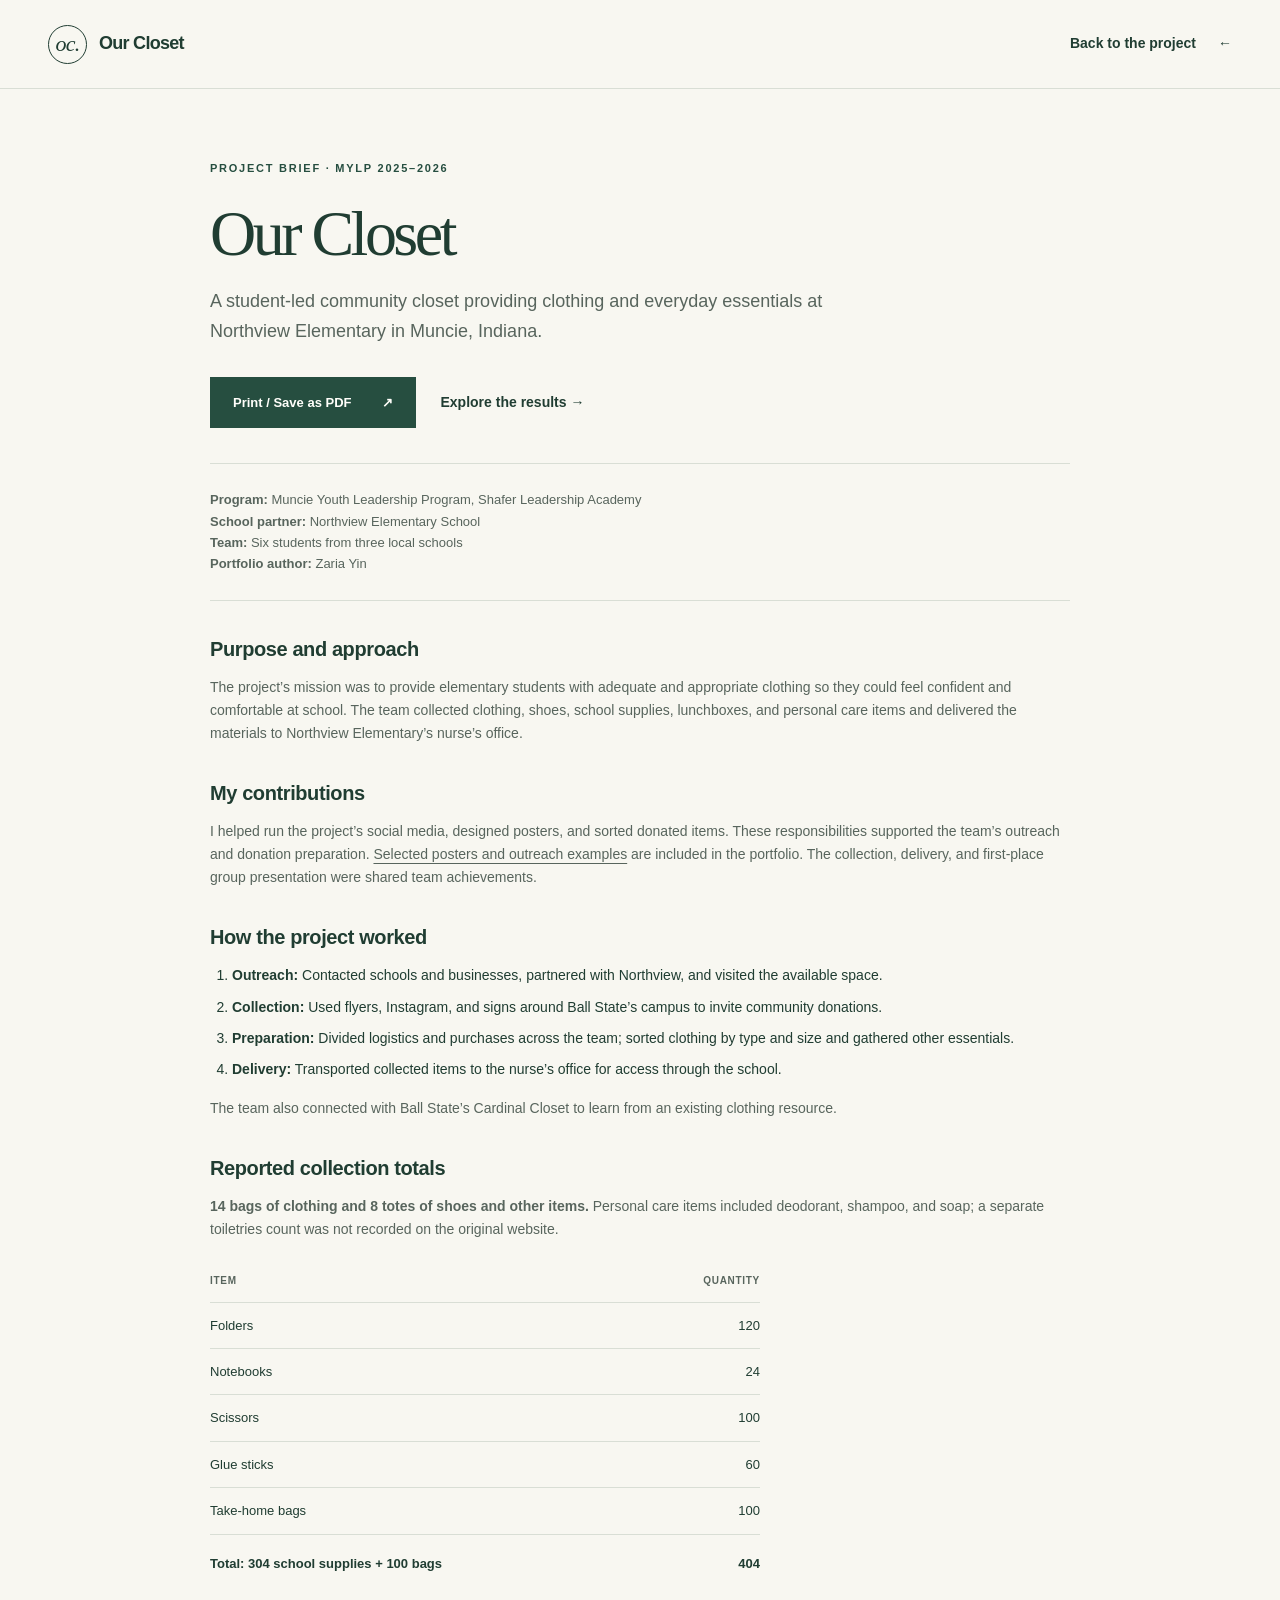
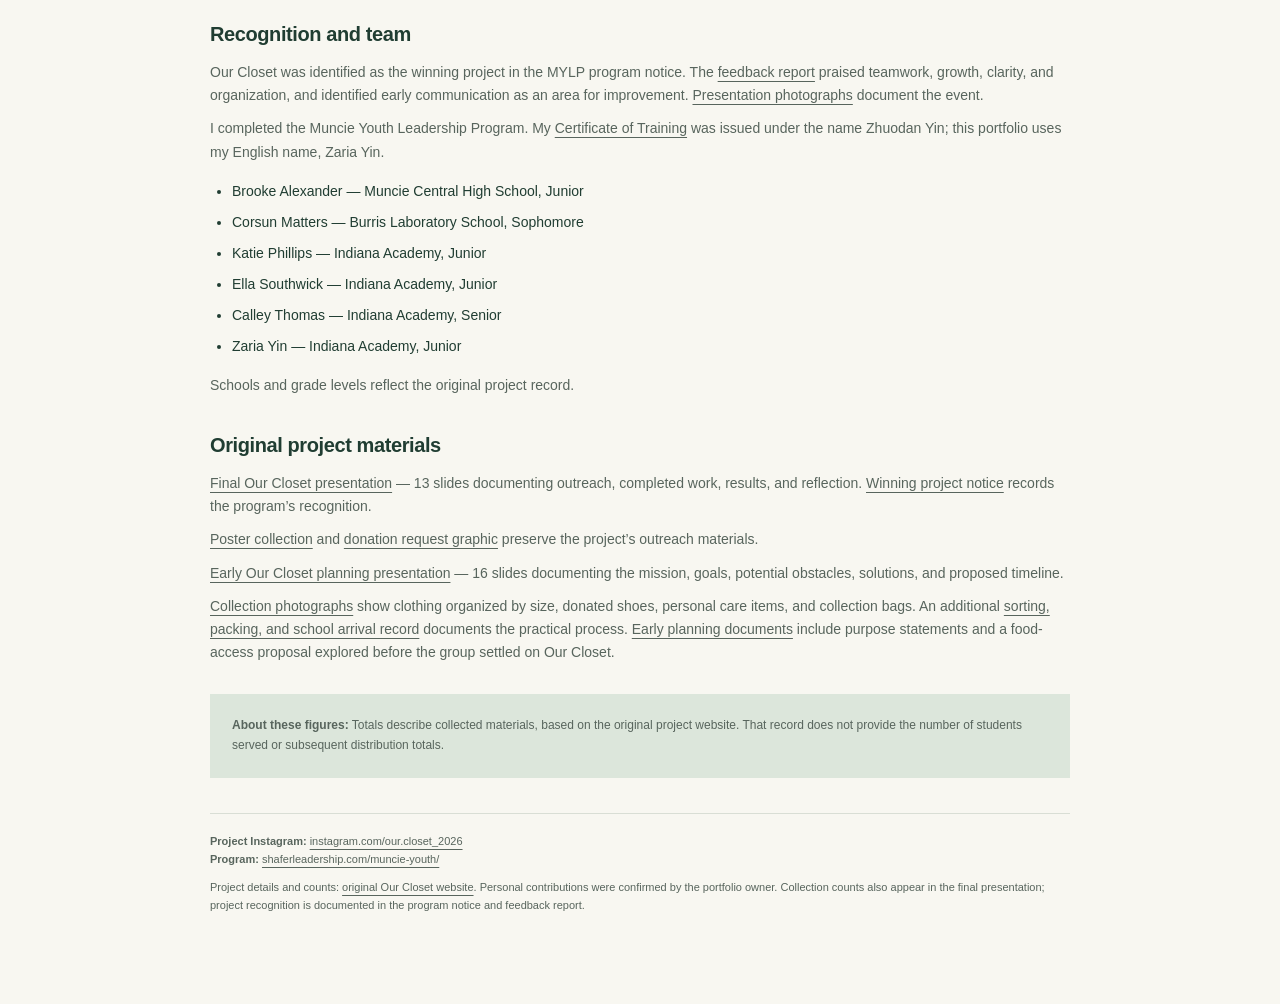
==== commit f3460adc: "Add outreach portfolio, final presentation, and winning project feedback" ====
--- a/project-summary.html
+++ b/project-summary.html
@@ -4,9 +4,9 @@
 <body><a class="skip-link" href="#main">Skip to content</a><header class="site-header"><div class="container header-inner"><a class="brand" href="index.html"><span class="brand-mark" aria-hidden="true">oc.</span><span>Our Closet</span></a><a class="text-link" href="index.html">Back to the project <span aria-hidden="true">←</span></a></div></header>
 <main id="main" class="container brief-main"><p class="eyebrow">Project brief · MYLP 2025–2026</p><h1>Our Closet</h1><p class="brief-deck">A student-led community closet providing clothing and everyday essentials at Northview Elementary in Muncie, Indiana.</p><div class="brief-actions"><button class="button primary" type="button" data-print hidden>Print / Save as PDF <span aria-hidden="true">↗</span></button><a class="text-link" href="index.html#impact">Explore the results →</a></div><p class="brief-meta"><strong>Program:</strong> Muncie Youth Leadership Program, Shafer Leadership Academy<br><strong>School partner:</strong> Northview Elementary School<br><strong>Team:</strong> Six students from three local schools<br><strong>Portfolio author:</strong> Zaria Yin</p>
 <section class="brief-section"><h2>Purpose and approach</h2><p>The project’s mission was to provide elementary students with adequate and appropriate clothing so they could feel confident and comfortable at school. The team collected clothing, shoes, school supplies, lunchboxes, and personal care items and delivered the materials to Northview Elementary’s nurse’s office.</p></section>
-<section class="brief-section"><h2>My contributions</h2><p>I helped run the project’s social media, designed posters, and sorted donated items. These responsibilities supported the team’s outreach and donation preparation. The collection, delivery, and first-place group presentation were shared team achievements.</p></section>
+<section class="brief-section"><h2>My contributions</h2><p>I helped run the project’s social media, designed posters, and sorted donated items. These responsibilities supported the team’s outreach and donation preparation. <a href="index.html#outreach">Selected posters and outreach examples</a> are included in the portfolio. The collection, delivery, and first-place group presentation were shared team achievements.</p></section>
 <section class="brief-section"><h2>How the project worked</h2><ol><li><strong>Outreach:</strong> Contacted schools and businesses, partnered with Northview, and visited the available space.</li><li><strong>Collection:</strong> Used flyers, Instagram, and signs around Ball State’s campus to invite community donations.</li><li><strong>Preparation:</strong> Divided logistics and purchases across the team; sorted clothing by type and size and gathered other essentials.</li><li><strong>Delivery:</strong> Transported collected items to the nurse’s office for access through the school.</li></ol><p>The team also connected with Ball State’s Cardinal Closet to learn from an existing clothing resource.</p></section>
 <section class="brief-section"><h2>Reported collection totals</h2><p><strong>14 bags of clothing and 8 totes of shoes and other items.</strong> Personal care items included deodorant, shampoo, and soap; a separate toiletries count was not recorded on the original website.</p><table><caption class="sr-only">School supplies and take-home bag counts</caption><thead><tr><th scope="col">Item</th><th scope="col">Quantity</th></tr></thead><tbody><tr><th scope="row">Folders</th><td>120</td></tr><tr><th scope="row">Notebooks</th><td>24</td></tr><tr><th scope="row">Scissors</th><td>100</td></tr><tr><th scope="row">Glue sticks</th><td>60</td></tr><tr><th scope="row">Take-home bags</th><td>100</td></tr></tbody><tfoot><tr><th scope="row">Total: 304 school supplies + 100 bags</th><td>404</td></tr></tfoot></table></section>
-<section class="brief-section"><h2>Recognition and team</h2><p>Our group received the highest presentation score in MYLP 2025–2026. <a href="index.html#presentation">Presentation photographs</a> document the event.</p><p>I completed the Muncie Youth Leadership Program. My <a href="assets/program-certificate.jpg" target="_blank" rel="noopener noreferrer">Certificate of Training</a> was issued under the name Zhuodan Yin; this portfolio uses my English name, Zaria Yin.</p><ul><li>Brooke Alexander — Muncie Central High School, Junior</li><li>Corsun Matters — Burris Laboratory School, Sophomore</li><li>Katie Phillips — Indiana Academy, Junior</li><li>Ella Southwick — Indiana Academy, Junior</li><li>Calley Thomas — Indiana Academy, Senior</li><li>Zaria Yin — Indiana Academy, Junior</li></ul><p>Schools and grade levels reflect the original project record.</p></section>
-<section class="brief-section"><h2>Original project materials</h2><p><a href="https://www.canva.com/design/DAG46skRcU0/0bIpbVwZAxc81pQ6y9BVXQ/view" target="_blank" rel="noopener noreferrer">Our Closet presentation on Canva</a> — 16 slides documenting the mission, goals, potential obstacles, solutions, and proposed timeline.</p><p><a href="index.html#photos">Collection photographs</a> show clothing organized by size, donated shoes, personal care items, and collection bags. <a href="index.html#planning">Early planning documents</a> include purpose statements and a food-access proposal explored before the group settled on Our Closet.</p></section><div class="brief-note"><p><strong>About these figures:</strong> Totals describe collected materials, based on the original project website. That record does not provide the number of students served or subsequent distribution totals.</p></div>
-<footer class="brief-footer"><p><strong>Project Instagram:</strong> <a href="https://www.instagram.com/our.closet_2026">instagram.com/our.closet_2026</a><br><strong>Program:</strong> <a href="https://www.shaferleadership.com/muncie-youth/">shaferleadership.com/muncie-youth/</a></p><p>Project details and counts: <a href="https://github.com/24r14/Our-Closet/blob/48975dca4016ff17c6a6cd8e8950f27ab5244c69/index.html">original Our Closet website</a>. Personal contributions and first-place presentation result were confirmed by the portfolio owner.</p></footer></main></body></html>
+<section class="brief-section"><h2>Recognition and team</h2><p>Our Closet was identified as the winning project in the MYLP program notice. The <a href="assets/program-feedback.jpg" target="_blank" rel="noopener noreferrer">feedback report</a> praised teamwork, growth, clarity, and organization, and identified early communication as an area for improvement. <a href="index.html#presentation">Presentation photographs</a> document the event.</p><p>I completed the Muncie Youth Leadership Program. My <a href="assets/program-certificate.jpg" target="_blank" rel="noopener noreferrer">Certificate of Training</a> was issued under the name Zhuodan Yin; this portfolio uses my English name, Zaria Yin.</p><ul><li>Brooke Alexander — Muncie Central High School, Junior</li><li>Corsun Matters — Burris Laboratory School, Sophomore</li><li>Katie Phillips — Indiana Academy, Junior</li><li>Ella Southwick — Indiana Academy, Junior</li><li>Calley Thomas — Indiana Academy, Senior</li><li>Zaria Yin — Indiana Academy, Junior</li></ul><p>Schools and grade levels reflect the original project record.</p></section>
+<section class="brief-section"><h2>Original project materials</h2><p><a href="https://www.canva.com/design/DAHEKISyIgo/CR_wtErylHi57obKRPinyQ/view" target="_blank" rel="noopener noreferrer">Final Our Closet presentation</a> — 13 slides documenting outreach, completed work, results, and reflection. <a href="assets/winning-project-notice.jpg" target="_blank" rel="noopener noreferrer">Winning project notice</a> records the program’s recognition.</p><p><a href="https://www.canva.com/design/DAHBieLJItc/PNbpJ7HWKl-4S0PMaMuVJw/view" target="_blank" rel="noopener noreferrer">Poster collection</a> and <a href="https://www.canva.com/design/DAHCMGw_d98/bLrzLS510viEVmZVNK3URg/view" target="_blank" rel="noopener noreferrer">donation request graphic</a> preserve the project’s outreach materials.</p><p><a href="https://www.canva.com/design/DAG46skRcU0/0bIpbVwZAxc81pQ6y9BVXQ/view" target="_blank" rel="noopener noreferrer">Early Our Closet planning presentation</a> — 16 slides documenting the mission, goals, potential obstacles, solutions, and proposed timeline.</p><p><a href="index.html#photos">Collection photographs</a> show clothing organized by size, donated shoes, personal care items, and collection bags. An additional <a href="index.html#delivery-record">sorting, packing, and school arrival record</a> documents the practical process. <a href="index.html#planning">Early planning documents</a> include purpose statements and a food-access proposal explored before the group settled on Our Closet.</p></section><div class="brief-note"><p><strong>About these figures:</strong> Totals describe collected materials, based on the original project website. That record does not provide the number of students served or subsequent distribution totals.</p></div>
+<footer class="brief-footer"><p><strong>Project Instagram:</strong> <a href="https://www.instagram.com/our.closet_2026">instagram.com/our.closet_2026</a><br><strong>Program:</strong> <a href="https://www.shaferleadership.com/muncie-youth/">shaferleadership.com/muncie-youth/</a></p><p>Project details and counts: <a href="https://github.com/24r14/Our-Closet/blob/48975dca4016ff17c6a6cd8e8950f27ab5244c69/index.html">original Our Closet website</a>. Personal contributions were confirmed by the portfolio owner. Collection counts also appear in the final presentation; project recognition is documented in the program notice and feedback report.</p></footer></main></body></html>
--- a/styles.css
+++ b/styles.css
@@ -31,3 +31,10 @@
 @media(max-width:760px){.essentials-gallery{gap:28px 16px;margin-top:30px}.essentials-gallery figcaption{font-size:11px}.essentials-gallery figcaption>strong{font-size:14px}.presentation-photos{grid-template-columns:1fr;gap:30px}.presentation-photos img{height:auto;object-fit:contain}.presentation-photos figure:last-child{max-width:380px}.certificate-record{grid-template-columns:1fr;gap:25px;padding:24px;margin-top:32px}.certificate-image{max-width:280px}.certificate-record h3{font-size:27px}.certificate-record p{font-size:13px}}
 @media(max-width:380px){.essentials-gallery{grid-template-columns:1fr}}
 @media print{.essentials-gallery{grid-template-columns:repeat(4,1fr);gap:12px}.presentation-photos,.certificate-record{break-inside:avoid}.presentation-photos img{height:230px}.certificate-record{grid-template-columns:160px 1fr;padding:18px;gap:25px}.certificate-record h3{font-size:19pt}}
+
+/* Original outreach and evaluation records. */
+.portfolio-figure{min-width:0}.portfolio-figure>a{display:block}.portfolio-figure img{width:100%;height:auto}.portfolio-figure figcaption,.outreach-slide figcaption{display:grid;gap:6px;padding-top:15px;font-size:12px}.portfolio-figure figcaption>span,.outreach-slide figcaption>span{color:var(--muted)}.portfolio-figure figcaption>strong,.outreach-slide figcaption>strong{font-size:16px}.portfolio-figure figcaption>a,.outreach-slide figcaption>a{justify-self:start;font-size:11px;margin-top:5px}.outreach-portfolio{margin-top:44px;padding-top:35px;border-top:1px solid var(--line)}.outreach-gallery{display:grid;grid-template-columns:1fr 1fr 1.05fr;gap:28px;align-items:start}.outreach-gallery img{height:370px;object-fit:contain;background:#eceee5}.outreach-description{padding:18px 0 0 12px}.outreach-description h3{font-family:var(--serif);font-size:29px;font-weight:400;margin:16px 0}.outreach-description p{font-size:13px}.outreach-description p+p{margin-top:16px}.outreach-description .text-link{display:inline-block;margin-top:20px;font-size:12px}.outreach-slide{display:grid;grid-template-columns:1.8fr 1fr;gap:30px;align-items:center;margin-top:36px}.outreach-slide>a{display:block}.outreach-slide img{width:100%;height:auto}.outreach-slide figcaption{padding:0}.process-archive{margin-top:35px}.process-gallery{display:grid;grid-template-columns:repeat(2,minmax(0,1fr));gap:32px 26px;margin-top:25px}.process-gallery img{height:320px;object-fit:cover}.process-gallery figure:nth-child(2) img{object-position:center 60%}.process-gallery figure:nth-child(4) img{object-position:center 60%}.presentation-deck-link{display:flex;gap:28px;align-items:center;margin-bottom:32px}.presentation-deck-link>p{font-size:12px;max-width:330px}.feedback-record{display:grid;grid-template-columns:1.1fr 1fr;gap:44px;margin-top:44px;background:#f1ecd8;border:1px solid #d9cfab;padding:36px}.feedback-copy h3{font-family:var(--serif);font-size:32px;font-weight:400;margin:14px 0 20px}.feedback-copy p{font-size:13px}.feedback-copy p+p{margin-top:18px}.feedback-copy .small-note{font-size:11px}.feedback-growth{padding-top:18px;border-top:1px solid #d9cfab}.recognition-files{display:grid;grid-template-columns:1fr 1fr;gap:20px}.recognition-files img{height:260px;object-fit:contain;background:#fffefa}.recognition-files figcaption{font-size:11px}.recognition-files figcaption>strong{font-size:14px}
+@media(max-width:1100px){.outreach-gallery{grid-template-columns:1fr 1fr}.outreach-description{grid-column:1/-1;padding:0;max-width:660px}.feedback-record{grid-template-columns:1fr;gap:28px}.recognition-files{max-width:520px}.process-gallery img{height:270px}}
+@media(max-width:760px){.outreach-portfolio{margin-top:35px;padding-top:27px}.outreach-gallery{gap:28px 16px}.outreach-gallery img{height:240px}.outreach-gallery figcaption{font-size:11px}.outreach-gallery figcaption>strong{font-size:14px}.outreach-description h3{font-size:26px}.outreach-slide{grid-template-columns:1fr;gap:18px}.process-gallery{grid-template-columns:1fr;gap:28px}.process-gallery img{height:auto;max-height:440px;object-fit:contain}.presentation-deck-link{display:block}.presentation-deck-link>p{margin-top:16px}.feedback-record{padding:24px;margin-top:32px}.feedback-copy h3{font-size:28px}.recognition-files{gap:16px}.recognition-files img{height:220px}}
+@media(max-width:380px){.outreach-gallery{grid-template-columns:1fr}.outreach-gallery img{height:340px}.recognition-files{grid-template-columns:1fr}.recognition-files img{height:300px}}
+@media print{.outreach-gallery img{height:200px}.outreach-slide{break-inside:avoid}.process-archive:not([open]){display:none}.feedback-record{background:white;break-inside:avoid;padding:20px;gap:20px}.recognition-files img{height:180px}.presentation-deck-link{display:none}}
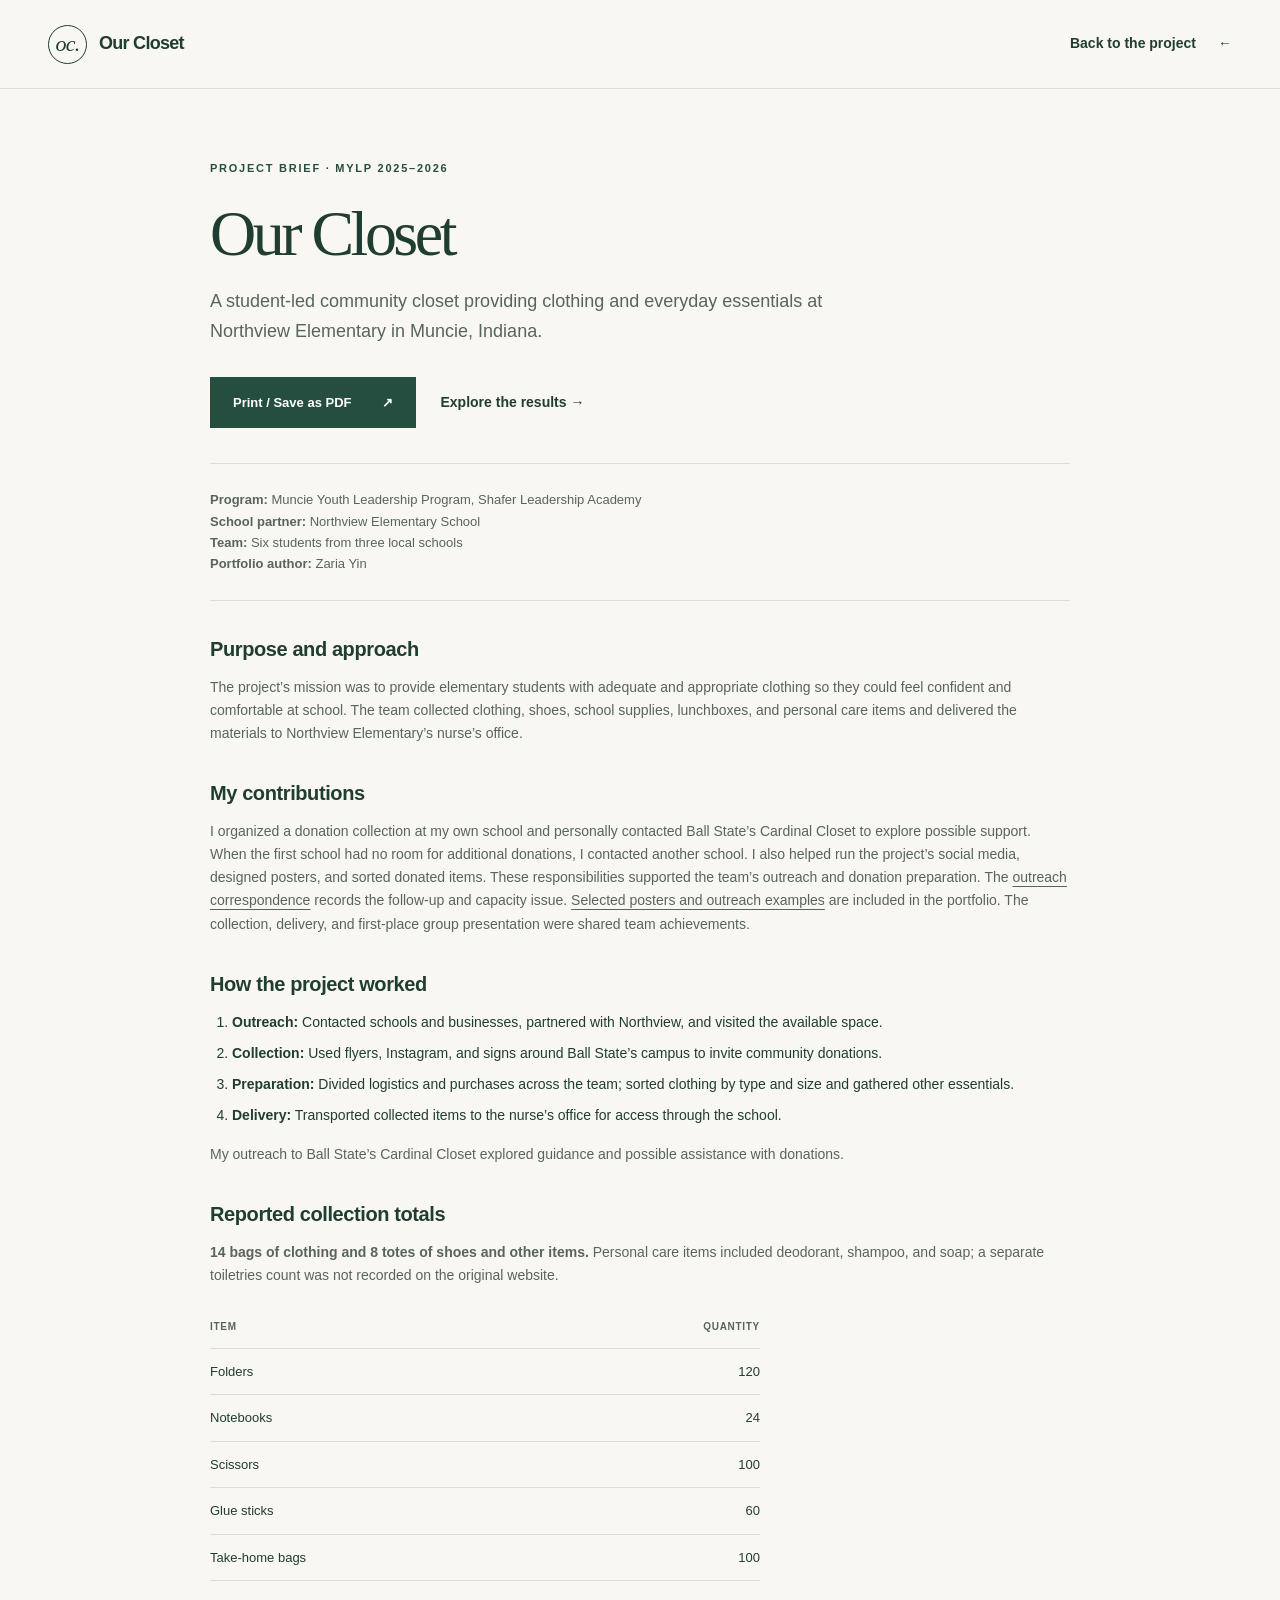
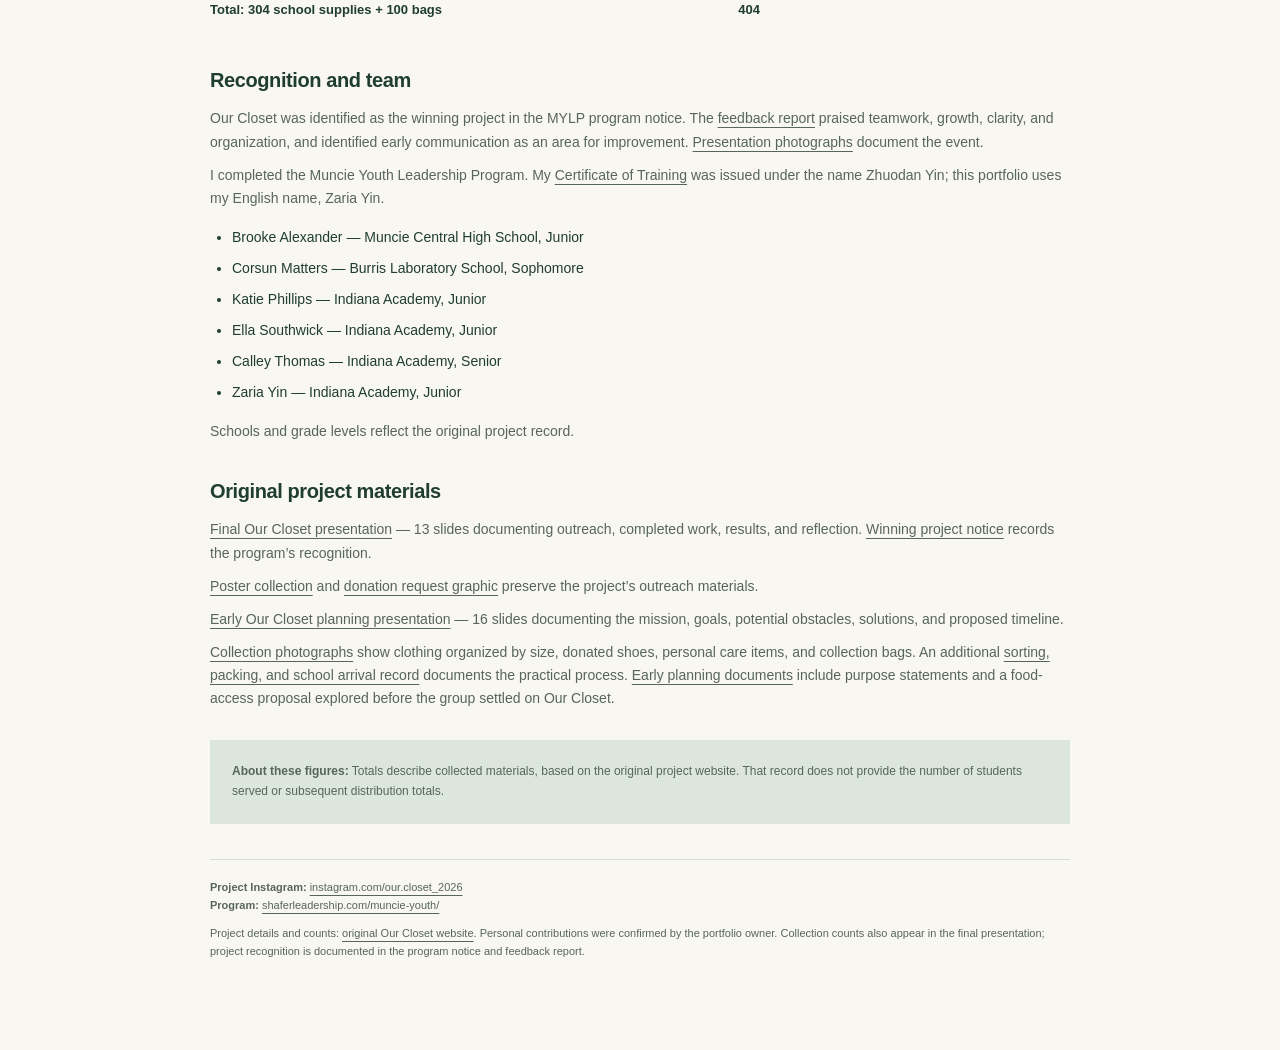
==== commit 54278946: "Document personal donation collection and community outreach" ====
--- a/project-summary.html
+++ b/project-summary.html
@@ -4,8 +4,8 @@
 <body><a class="skip-link" href="#main">Skip to content</a><header class="site-header"><div class="container header-inner"><a class="brand" href="index.html"><span class="brand-mark" aria-hidden="true">oc.</span><span>Our Closet</span></a><a class="text-link" href="index.html">Back to the project <span aria-hidden="true">←</span></a></div></header>
 <main id="main" class="container brief-main"><p class="eyebrow">Project brief · MYLP 2025–2026</p><h1>Our Closet</h1><p class="brief-deck">A student-led community closet providing clothing and everyday essentials at Northview Elementary in Muncie, Indiana.</p><div class="brief-actions"><button class="button primary" type="button" data-print hidden>Print / Save as PDF <span aria-hidden="true">↗</span></button><a class="text-link" href="index.html#impact">Explore the results →</a></div><p class="brief-meta"><strong>Program:</strong> Muncie Youth Leadership Program, Shafer Leadership Academy<br><strong>School partner:</strong> Northview Elementary School<br><strong>Team:</strong> Six students from three local schools<br><strong>Portfolio author:</strong> Zaria Yin</p>
 <section class="brief-section"><h2>Purpose and approach</h2><p>The project’s mission was to provide elementary students with adequate and appropriate clothing so they could feel confident and comfortable at school. The team collected clothing, shoes, school supplies, lunchboxes, and personal care items and delivered the materials to Northview Elementary’s nurse’s office.</p></section>
-<section class="brief-section"><h2>My contributions</h2><p>I helped run the project’s social media, designed posters, and sorted donated items. These responsibilities supported the team’s outreach and donation preparation. <a href="index.html#outreach">Selected posters and outreach examples</a> are included in the portfolio. The collection, delivery, and first-place group presentation were shared team achievements.</p></section>
-<section class="brief-section"><h2>How the project worked</h2><ol><li><strong>Outreach:</strong> Contacted schools and businesses, partnered with Northview, and visited the available space.</li><li><strong>Collection:</strong> Used flyers, Instagram, and signs around Ball State’s campus to invite community donations.</li><li><strong>Preparation:</strong> Divided logistics and purchases across the team; sorted clothing by type and size and gathered other essentials.</li><li><strong>Delivery:</strong> Transported collected items to the nurse’s office for access through the school.</li></ol><p>The team also connected with Ball State’s Cardinal Closet to learn from an existing clothing resource.</p></section>
+<section class="brief-section"><h2>My contributions</h2><p>I organized a donation collection at my own school and personally contacted Ball State’s Cardinal Closet to explore possible support. When the first school had no room for additional donations, I contacted another school. I also helped run the project’s social media, designed posters, and sorted donated items. These responsibilities supported the team’s outreach and donation preparation. The <a href="index.html#correspondence">outreach correspondence</a> records the follow-up and capacity issue. <a href="index.html#outreach">Selected posters and outreach examples</a> are included in the portfolio. The collection, delivery, and first-place group presentation were shared team achievements.</p></section>
+<section class="brief-section"><h2>How the project worked</h2><ol><li><strong>Outreach:</strong> Contacted schools and businesses, partnered with Northview, and visited the available space.</li><li><strong>Collection:</strong> Used flyers, Instagram, and signs around Ball State’s campus to invite community donations.</li><li><strong>Preparation:</strong> Divided logistics and purchases across the team; sorted clothing by type and size and gathered other essentials.</li><li><strong>Delivery:</strong> Transported collected items to the nurse’s office for access through the school.</li></ol><p>My outreach to Ball State’s Cardinal Closet explored guidance and possible assistance with donations.</p></section>
 <section class="brief-section"><h2>Reported collection totals</h2><p><strong>14 bags of clothing and 8 totes of shoes and other items.</strong> Personal care items included deodorant, shampoo, and soap; a separate toiletries count was not recorded on the original website.</p><table><caption class="sr-only">School supplies and take-home bag counts</caption><thead><tr><th scope="col">Item</th><th scope="col">Quantity</th></tr></thead><tbody><tr><th scope="row">Folders</th><td>120</td></tr><tr><th scope="row">Notebooks</th><td>24</td></tr><tr><th scope="row">Scissors</th><td>100</td></tr><tr><th scope="row">Glue sticks</th><td>60</td></tr><tr><th scope="row">Take-home bags</th><td>100</td></tr></tbody><tfoot><tr><th scope="row">Total: 304 school supplies + 100 bags</th><td>404</td></tr></tfoot></table></section>
 <section class="brief-section"><h2>Recognition and team</h2><p>Our Closet was identified as the winning project in the MYLP program notice. The <a href="assets/program-feedback.jpg" target="_blank" rel="noopener noreferrer">feedback report</a> praised teamwork, growth, clarity, and organization, and identified early communication as an area for improvement. <a href="index.html#presentation">Presentation photographs</a> document the event.</p><p>I completed the Muncie Youth Leadership Program. My <a href="assets/program-certificate.jpg" target="_blank" rel="noopener noreferrer">Certificate of Training</a> was issued under the name Zhuodan Yin; this portfolio uses my English name, Zaria Yin.</p><ul><li>Brooke Alexander — Muncie Central High School, Junior</li><li>Corsun Matters — Burris Laboratory School, Sophomore</li><li>Katie Phillips — Indiana Academy, Junior</li><li>Ella Southwick — Indiana Academy, Junior</li><li>Calley Thomas — Indiana Academy, Senior</li><li>Zaria Yin — Indiana Academy, Junior</li></ul><p>Schools and grade levels reflect the original project record.</p></section>
 <section class="brief-section"><h2>Original project materials</h2><p><a href="https://www.canva.com/design/DAHEKISyIgo/CR_wtErylHi57obKRPinyQ/view" target="_blank" rel="noopener noreferrer">Final Our Closet presentation</a> — 13 slides documenting outreach, completed work, results, and reflection. <a href="assets/winning-project-notice.jpg" target="_blank" rel="noopener noreferrer">Winning project notice</a> records the program’s recognition.</p><p><a href="https://www.canva.com/design/DAHBieLJItc/PNbpJ7HWKl-4S0PMaMuVJw/view" target="_blank" rel="noopener noreferrer">Poster collection</a> and <a href="https://www.canva.com/design/DAHCMGw_d98/bLrzLS510viEVmZVNK3URg/view" target="_blank" rel="noopener noreferrer">donation request graphic</a> preserve the project’s outreach materials.</p><p><a href="https://www.canva.com/design/DAG46skRcU0/0bIpbVwZAxc81pQ6y9BVXQ/view" target="_blank" rel="noopener noreferrer">Early Our Closet planning presentation</a> — 16 slides documenting the mission, goals, potential obstacles, solutions, and proposed timeline.</p><p><a href="index.html#photos">Collection photographs</a> show clothing organized by size, donated shoes, personal care items, and collection bags. An additional <a href="index.html#delivery-record">sorting, packing, and school arrival record</a> documents the practical process. <a href="index.html#planning">Early planning documents</a> include purpose statements and a food-access proposal explored before the group settled on Our Closet.</p></section><div class="brief-note"><p><strong>About these figures:</strong> Totals describe collected materials, based on the original project website. That record does not provide the number of students served or subsequent distribution totals.</p></div>
--- a/styles.css
+++ b/styles.css
@@ -38,3 +38,9 @@
 @media(max-width:760px){.outreach-portfolio{margin-top:35px;padding-top:27px}.outreach-gallery{gap:28px 16px}.outreach-gallery img{height:240px}.outreach-gallery figcaption{font-size:11px}.outreach-gallery figcaption>strong{font-size:14px}.outreach-description h3{font-size:26px}.outreach-slide{grid-template-columns:1fr;gap:18px}.process-gallery{grid-template-columns:1fr;gap:28px}.process-gallery img{height:auto;max-height:440px;object-fit:contain}.presentation-deck-link{display:block}.presentation-deck-link>p{margin-top:16px}.feedback-record{padding:24px;margin-top:32px}.feedback-copy h3{font-size:28px}.recognition-files{gap:16px}.recognition-files img{height:220px}}
 @media(max-width:380px){.outreach-gallery{grid-template-columns:1fr}.outreach-gallery img{height:340px}.recognition-files{grid-template-columns:1fr}.recognition-files img{height:300px}}
 @media print{.outreach-gallery img{height:200px}.outreach-slide{break-inside:avoid}.process-archive:not([open]){display:none}.feedback-record{background:white;break-inside:avoid;padding:20px;gap:20px}.recognition-files img{height:180px}.presentation-deck-link{display:none}}
+
+.correspondence-record{margin-top:32px}.correspondence-gallery{display:grid;grid-template-columns:repeat(4,minmax(0,1fr));gap:24px;margin-top:25px}.correspondence-gallery img{height:280px;object-fit:contain;background:#e9ece3}.correspondence-gallery figcaption{font-size:11px}.correspondence-gallery figcaption>strong{font-size:14px}.learning-grid{row-gap:36px}
+@media(max-width:1100px){.correspondence-gallery{grid-template-columns:repeat(2,minmax(0,1fr))}}
+@media(max-width:760px){.correspondence-gallery{gap:28px 16px}.correspondence-gallery img{height:240px}}
+@media(max-width:380px){.correspondence-gallery{grid-template-columns:1fr}.correspondence-gallery img{height:310px}}
+@media print{.correspondence-record:not([open]){display:none}.correspondence-gallery{grid-template-columns:repeat(4,minmax(0,1fr));gap:12px}.correspondence-gallery img{height:180px}}
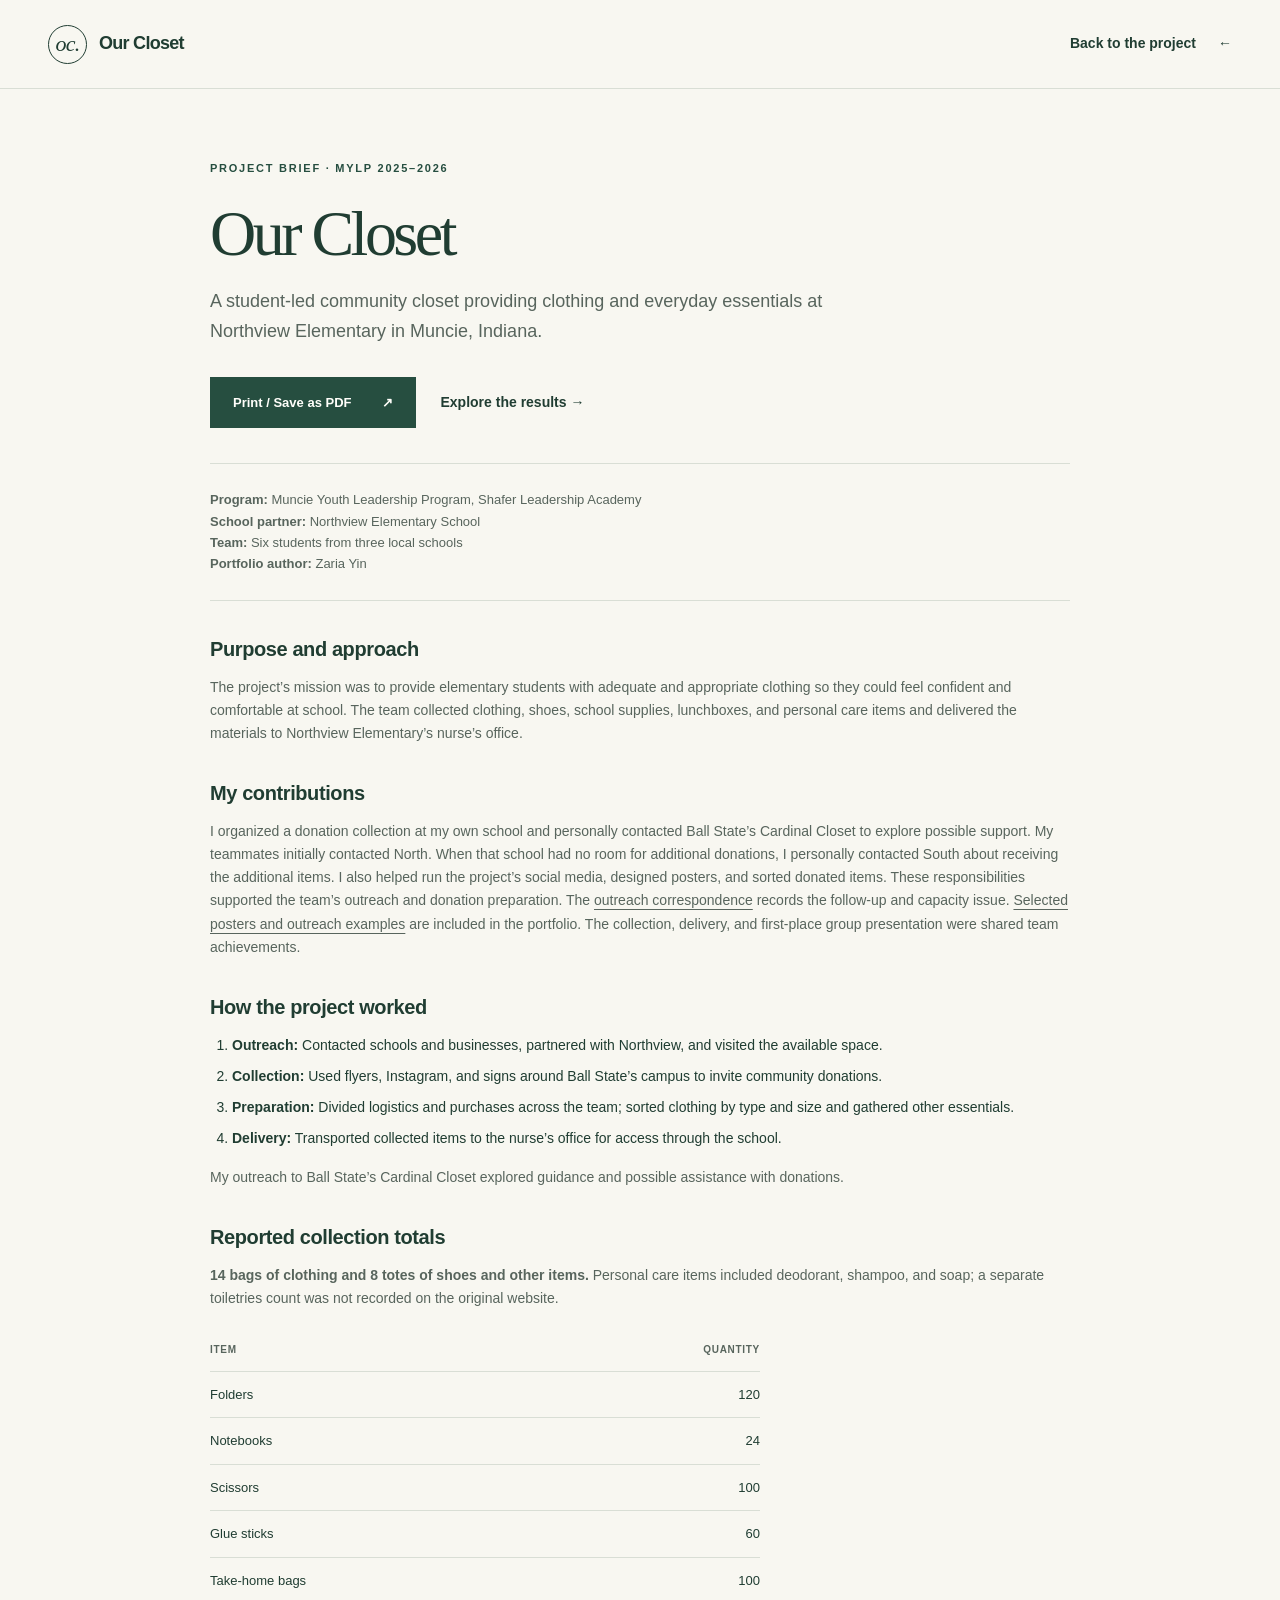
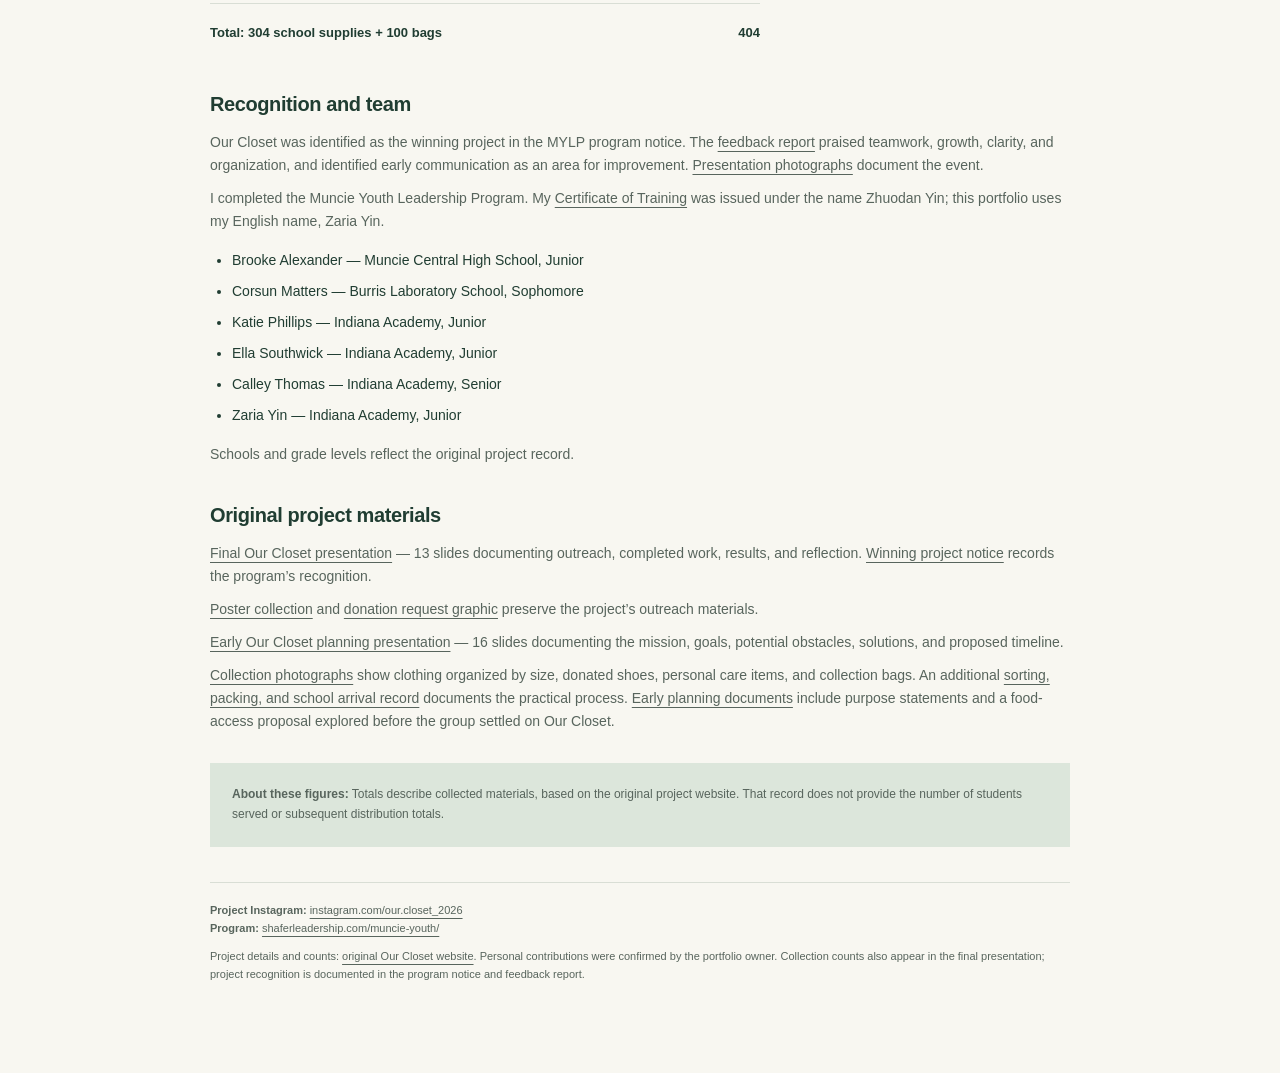
==== commit 965718ce: "Clarify teammates' North contact and personal South outreach" ====
--- a/project-summary.html
+++ b/project-summary.html
@@ -4,7 +4,7 @@
 <body><a class="skip-link" href="#main">Skip to content</a><header class="site-header"><div class="container header-inner"><a class="brand" href="index.html"><span class="brand-mark" aria-hidden="true">oc.</span><span>Our Closet</span></a><a class="text-link" href="index.html">Back to the project <span aria-hidden="true">←</span></a></div></header>
 <main id="main" class="container brief-main"><p class="eyebrow">Project brief · MYLP 2025–2026</p><h1>Our Closet</h1><p class="brief-deck">A student-led community closet providing clothing and everyday essentials at Northview Elementary in Muncie, Indiana.</p><div class="brief-actions"><button class="button primary" type="button" data-print hidden>Print / Save as PDF <span aria-hidden="true">↗</span></button><a class="text-link" href="index.html#impact">Explore the results →</a></div><p class="brief-meta"><strong>Program:</strong> Muncie Youth Leadership Program, Shafer Leadership Academy<br><strong>School partner:</strong> Northview Elementary School<br><strong>Team:</strong> Six students from three local schools<br><strong>Portfolio author:</strong> Zaria Yin</p>
 <section class="brief-section"><h2>Purpose and approach</h2><p>The project’s mission was to provide elementary students with adequate and appropriate clothing so they could feel confident and comfortable at school. The team collected clothing, shoes, school supplies, lunchboxes, and personal care items and delivered the materials to Northview Elementary’s nurse’s office.</p></section>
-<section class="brief-section"><h2>My contributions</h2><p>I organized a donation collection at my own school and personally contacted Ball State’s Cardinal Closet to explore possible support. When the first school had no room for additional donations, I contacted another school. I also helped run the project’s social media, designed posters, and sorted donated items. These responsibilities supported the team’s outreach and donation preparation. The <a href="index.html#correspondence">outreach correspondence</a> records the follow-up and capacity issue. <a href="index.html#outreach">Selected posters and outreach examples</a> are included in the portfolio. The collection, delivery, and first-place group presentation were shared team achievements.</p></section>
+<section class="brief-section"><h2>My contributions</h2><p>I organized a donation collection at my own school and personally contacted Ball State’s Cardinal Closet to explore possible support. My teammates initially contacted North. When that school had no room for additional donations, I personally contacted South about receiving the additional items. I also helped run the project’s social media, designed posters, and sorted donated items. These responsibilities supported the team’s outreach and donation preparation. The <a href="index.html#correspondence">outreach correspondence</a> records the follow-up and capacity issue. <a href="index.html#outreach">Selected posters and outreach examples</a> are included in the portfolio. The collection, delivery, and first-place group presentation were shared team achievements.</p></section>
 <section class="brief-section"><h2>How the project worked</h2><ol><li><strong>Outreach:</strong> Contacted schools and businesses, partnered with Northview, and visited the available space.</li><li><strong>Collection:</strong> Used flyers, Instagram, and signs around Ball State’s campus to invite community donations.</li><li><strong>Preparation:</strong> Divided logistics and purchases across the team; sorted clothing by type and size and gathered other essentials.</li><li><strong>Delivery:</strong> Transported collected items to the nurse’s office for access through the school.</li></ol><p>My outreach to Ball State’s Cardinal Closet explored guidance and possible assistance with donations.</p></section>
 <section class="brief-section"><h2>Reported collection totals</h2><p><strong>14 bags of clothing and 8 totes of shoes and other items.</strong> Personal care items included deodorant, shampoo, and soap; a separate toiletries count was not recorded on the original website.</p><table><caption class="sr-only">School supplies and take-home bag counts</caption><thead><tr><th scope="col">Item</th><th scope="col">Quantity</th></tr></thead><tbody><tr><th scope="row">Folders</th><td>120</td></tr><tr><th scope="row">Notebooks</th><td>24</td></tr><tr><th scope="row">Scissors</th><td>100</td></tr><tr><th scope="row">Glue sticks</th><td>60</td></tr><tr><th scope="row">Take-home bags</th><td>100</td></tr></tbody><tfoot><tr><th scope="row">Total: 304 school supplies + 100 bags</th><td>404</td></tr></tfoot></table></section>
 <section class="brief-section"><h2>Recognition and team</h2><p>Our Closet was identified as the winning project in the MYLP program notice. The <a href="assets/program-feedback.jpg" target="_blank" rel="noopener noreferrer">feedback report</a> praised teamwork, growth, clarity, and organization, and identified early communication as an area for improvement. <a href="index.html#presentation">Presentation photographs</a> document the event.</p><p>I completed the Muncie Youth Leadership Program. My <a href="assets/program-certificate.jpg" target="_blank" rel="noopener noreferrer">Certificate of Training</a> was issued under the name Zhuodan Yin; this portfolio uses my English name, Zaria Yin.</p><ul><li>Brooke Alexander — Muncie Central High School, Junior</li><li>Corsun Matters — Burris Laboratory School, Sophomore</li><li>Katie Phillips — Indiana Academy, Junior</li><li>Ella Southwick — Indiana Academy, Junior</li><li>Calley Thomas — Indiana Academy, Senior</li><li>Zaria Yin — Indiana Academy, Junior</li></ul><p>Schools and grade levels reflect the original project record.</p></section>
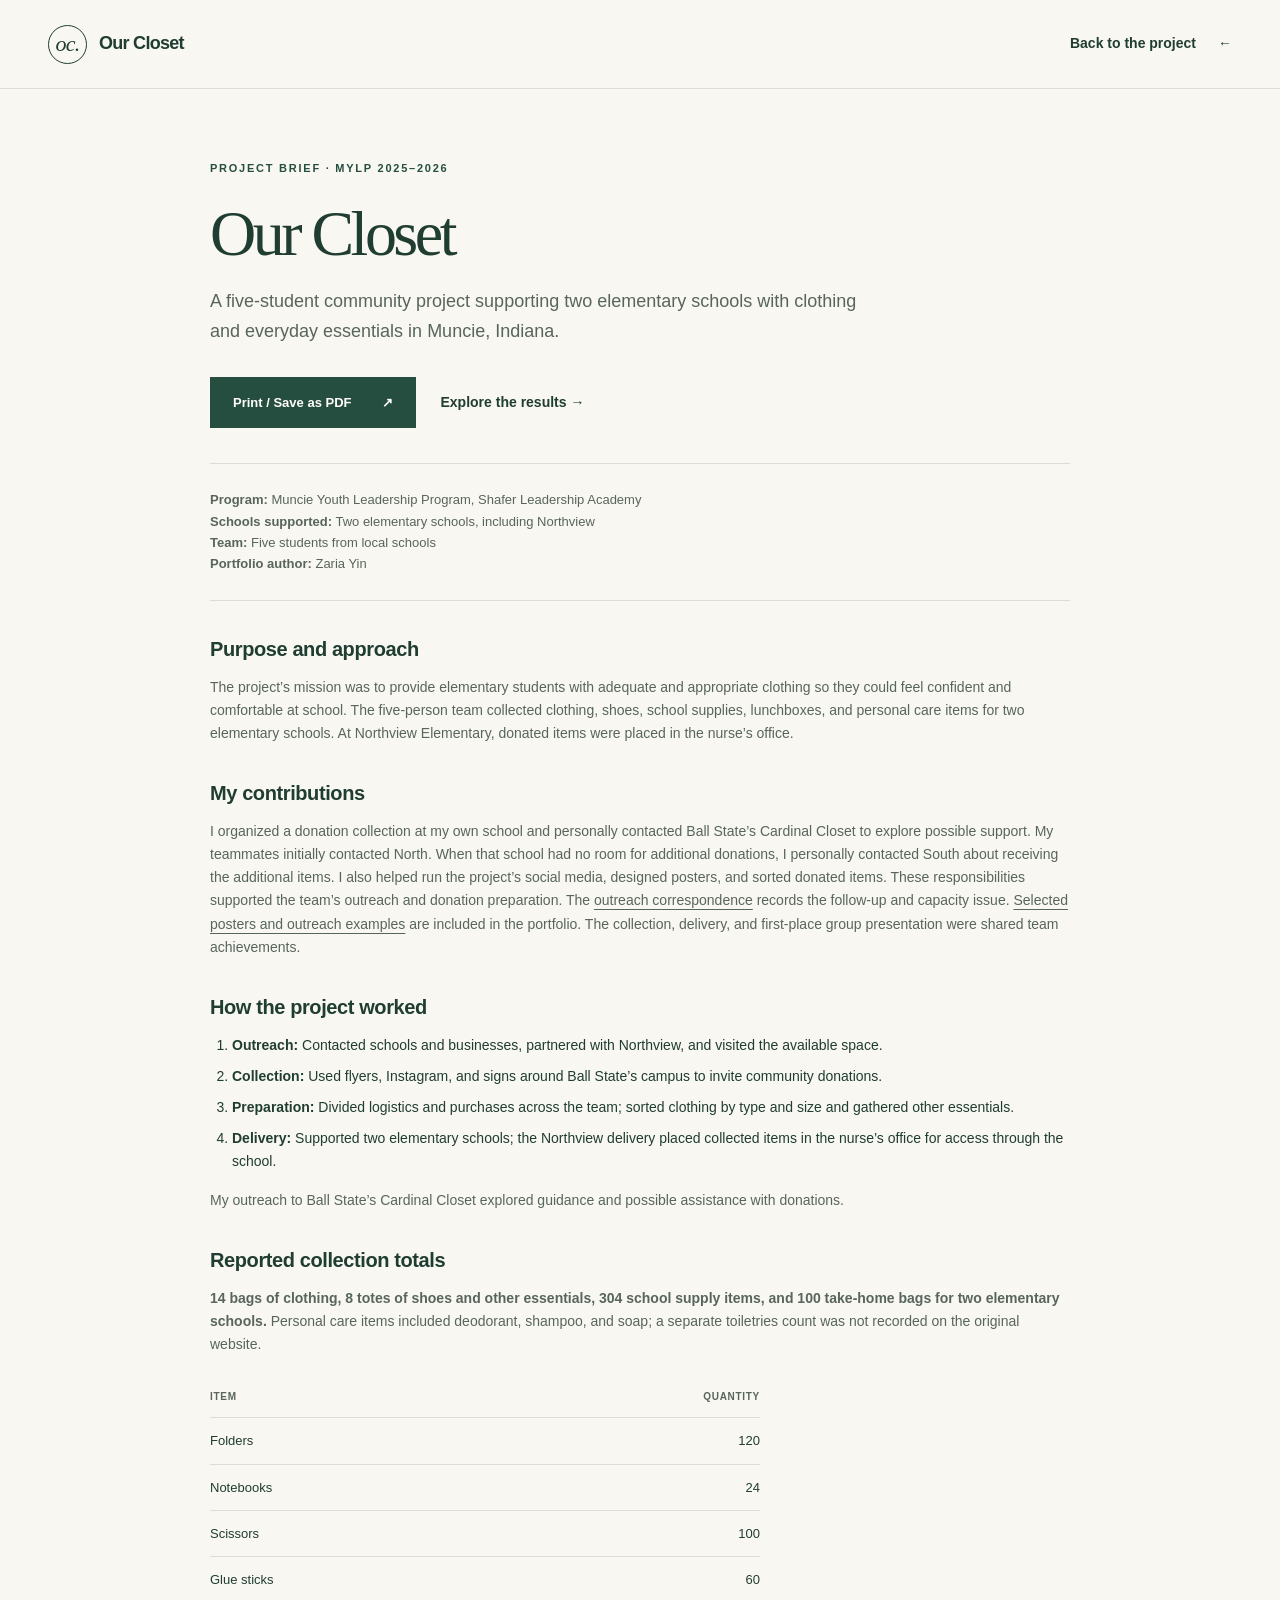
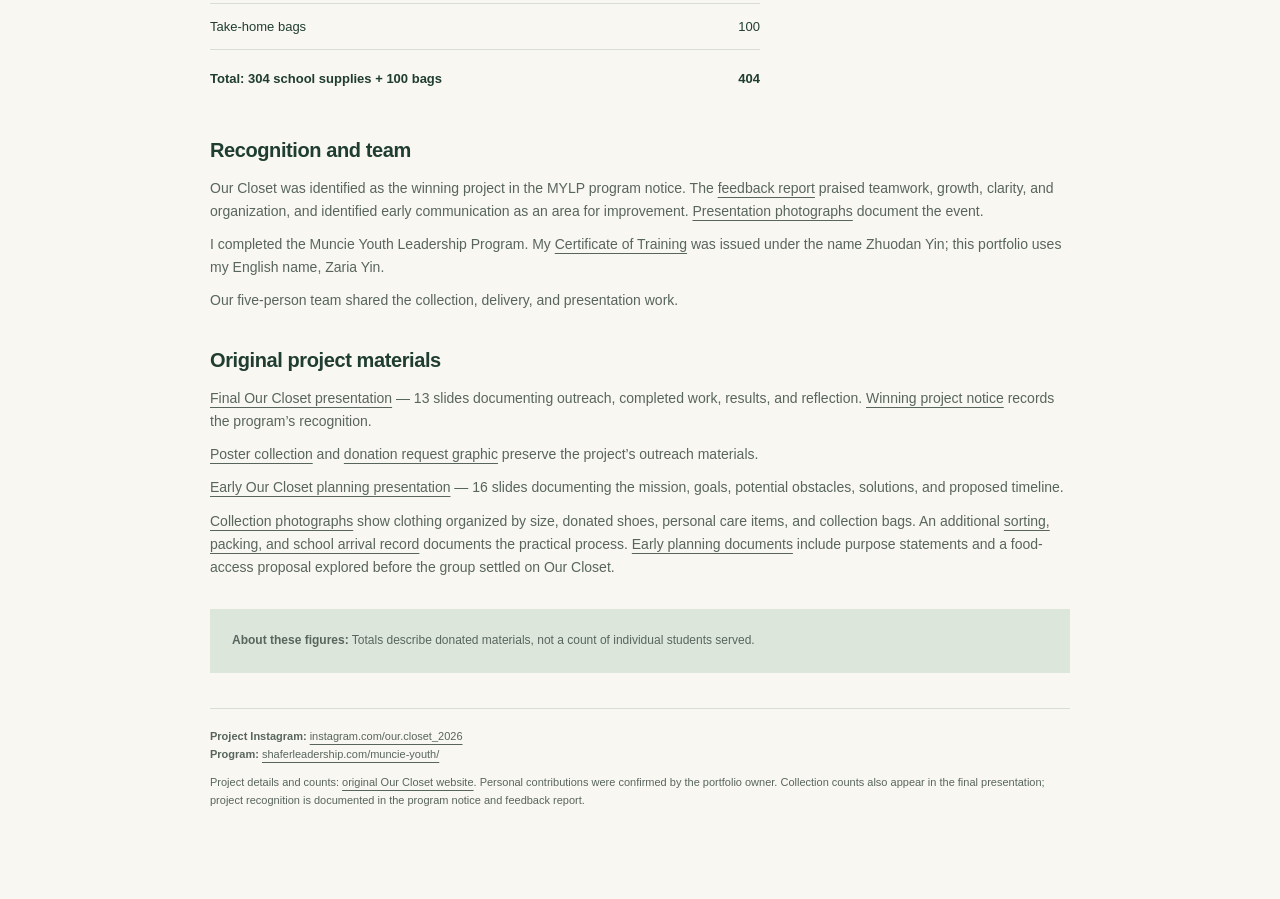
==== commit d712edb6: "Reconcile project team and outcomes with confirmed CV details" ====
--- a/project-summary.html
+++ b/project-summary.html
@@ -2,11 +2,11 @@
 <html lang="en">
 <head><meta charset="utf-8"><meta name="viewport" content="width=device-width,initial-scale=1"><meta name="description" content="A print-friendly Our Closet project brief: personal contributions, team process, and reported results from MYLP 2025–2026."><title>Our Closet — Project Brief</title><link rel="icon" href="favicon.svg" type="image/svg+xml"><link rel="stylesheet" href="styles.css"><script src="script.js" defer></script></head>
 <body><a class="skip-link" href="#main">Skip to content</a><header class="site-header"><div class="container header-inner"><a class="brand" href="index.html"><span class="brand-mark" aria-hidden="true">oc.</span><span>Our Closet</span></a><a class="text-link" href="index.html">Back to the project <span aria-hidden="true">←</span></a></div></header>
-<main id="main" class="container brief-main"><p class="eyebrow">Project brief · MYLP 2025–2026</p><h1>Our Closet</h1><p class="brief-deck">A student-led community closet providing clothing and everyday essentials at Northview Elementary in Muncie, Indiana.</p><div class="brief-actions"><button class="button primary" type="button" data-print hidden>Print / Save as PDF <span aria-hidden="true">↗</span></button><a class="text-link" href="index.html#impact">Explore the results →</a></div><p class="brief-meta"><strong>Program:</strong> Muncie Youth Leadership Program, Shafer Leadership Academy<br><strong>School partner:</strong> Northview Elementary School<br><strong>Team:</strong> Six students from three local schools<br><strong>Portfolio author:</strong> Zaria Yin</p>
-<section class="brief-section"><h2>Purpose and approach</h2><p>The project’s mission was to provide elementary students with adequate and appropriate clothing so they could feel confident and comfortable at school. The team collected clothing, shoes, school supplies, lunchboxes, and personal care items and delivered the materials to Northview Elementary’s nurse’s office.</p></section>
+<main id="main" class="container brief-main"><p class="eyebrow">Project brief · MYLP 2025–2026</p><h1>Our Closet</h1><p class="brief-deck">A five-student community project supporting two elementary schools with clothing and everyday essentials in Muncie, Indiana.</p><div class="brief-actions"><button class="button primary" type="button" data-print hidden>Print / Save as PDF <span aria-hidden="true">↗</span></button><a class="text-link" href="index.html#impact">Explore the results →</a></div><p class="brief-meta"><strong>Program:</strong> Muncie Youth Leadership Program, Shafer Leadership Academy<br><strong>Schools supported:</strong> Two elementary schools, including Northview<br><strong>Team:</strong> Five students from local schools<br><strong>Portfolio author:</strong> Zaria Yin</p>
+<section class="brief-section"><h2>Purpose and approach</h2><p>The project’s mission was to provide elementary students with adequate and appropriate clothing so they could feel confident and comfortable at school. The five-person team collected clothing, shoes, school supplies, lunchboxes, and personal care items for two elementary schools. At Northview Elementary, donated items were placed in the nurse’s office.</p></section>
 <section class="brief-section"><h2>My contributions</h2><p>I organized a donation collection at my own school and personally contacted Ball State’s Cardinal Closet to explore possible support. My teammates initially contacted North. When that school had no room for additional donations, I personally contacted South about receiving the additional items. I also helped run the project’s social media, designed posters, and sorted donated items. These responsibilities supported the team’s outreach and donation preparation. The <a href="index.html#correspondence">outreach correspondence</a> records the follow-up and capacity issue. <a href="index.html#outreach">Selected posters and outreach examples</a> are included in the portfolio. The collection, delivery, and first-place group presentation were shared team achievements.</p></section>
-<section class="brief-section"><h2>How the project worked</h2><ol><li><strong>Outreach:</strong> Contacted schools and businesses, partnered with Northview, and visited the available space.</li><li><strong>Collection:</strong> Used flyers, Instagram, and signs around Ball State’s campus to invite community donations.</li><li><strong>Preparation:</strong> Divided logistics and purchases across the team; sorted clothing by type and size and gathered other essentials.</li><li><strong>Delivery:</strong> Transported collected items to the nurse’s office for access through the school.</li></ol><p>My outreach to Ball State’s Cardinal Closet explored guidance and possible assistance with donations.</p></section>
-<section class="brief-section"><h2>Reported collection totals</h2><p><strong>14 bags of clothing and 8 totes of shoes and other items.</strong> Personal care items included deodorant, shampoo, and soap; a separate toiletries count was not recorded on the original website.</p><table><caption class="sr-only">School supplies and take-home bag counts</caption><thead><tr><th scope="col">Item</th><th scope="col">Quantity</th></tr></thead><tbody><tr><th scope="row">Folders</th><td>120</td></tr><tr><th scope="row">Notebooks</th><td>24</td></tr><tr><th scope="row">Scissors</th><td>100</td></tr><tr><th scope="row">Glue sticks</th><td>60</td></tr><tr><th scope="row">Take-home bags</th><td>100</td></tr></tbody><tfoot><tr><th scope="row">Total: 304 school supplies + 100 bags</th><td>404</td></tr></tfoot></table></section>
-<section class="brief-section"><h2>Recognition and team</h2><p>Our Closet was identified as the winning project in the MYLP program notice. The <a href="assets/program-feedback.jpg" target="_blank" rel="noopener noreferrer">feedback report</a> praised teamwork, growth, clarity, and organization, and identified early communication as an area for improvement. <a href="index.html#presentation">Presentation photographs</a> document the event.</p><p>I completed the Muncie Youth Leadership Program. My <a href="assets/program-certificate.jpg" target="_blank" rel="noopener noreferrer">Certificate of Training</a> was issued under the name Zhuodan Yin; this portfolio uses my English name, Zaria Yin.</p><ul><li>Brooke Alexander — Muncie Central High School, Junior</li><li>Corsun Matters — Burris Laboratory School, Sophomore</li><li>Katie Phillips — Indiana Academy, Junior</li><li>Ella Southwick — Indiana Academy, Junior</li><li>Calley Thomas — Indiana Academy, Senior</li><li>Zaria Yin — Indiana Academy, Junior</li></ul><p>Schools and grade levels reflect the original project record.</p></section>
-<section class="brief-section"><h2>Original project materials</h2><p><a href="https://www.canva.com/design/DAHEKISyIgo/CR_wtErylHi57obKRPinyQ/view" target="_blank" rel="noopener noreferrer">Final Our Closet presentation</a> — 13 slides documenting outreach, completed work, results, and reflection. <a href="assets/winning-project-notice.jpg" target="_blank" rel="noopener noreferrer">Winning project notice</a> records the program’s recognition.</p><p><a href="https://www.canva.com/design/DAHBieLJItc/PNbpJ7HWKl-4S0PMaMuVJw/view" target="_blank" rel="noopener noreferrer">Poster collection</a> and <a href="https://www.canva.com/design/DAHCMGw_d98/bLrzLS510viEVmZVNK3URg/view" target="_blank" rel="noopener noreferrer">donation request graphic</a> preserve the project’s outreach materials.</p><p><a href="https://www.canva.com/design/DAG46skRcU0/0bIpbVwZAxc81pQ6y9BVXQ/view" target="_blank" rel="noopener noreferrer">Early Our Closet planning presentation</a> — 16 slides documenting the mission, goals, potential obstacles, solutions, and proposed timeline.</p><p><a href="index.html#photos">Collection photographs</a> show clothing organized by size, donated shoes, personal care items, and collection bags. An additional <a href="index.html#delivery-record">sorting, packing, and school arrival record</a> documents the practical process. <a href="index.html#planning">Early planning documents</a> include purpose statements and a food-access proposal explored before the group settled on Our Closet.</p></section><div class="brief-note"><p><strong>About these figures:</strong> Totals describe collected materials, based on the original project website. That record does not provide the number of students served or subsequent distribution totals.</p></div>
+<section class="brief-section"><h2>How the project worked</h2><ol><li><strong>Outreach:</strong> Contacted schools and businesses, partnered with Northview, and visited the available space.</li><li><strong>Collection:</strong> Used flyers, Instagram, and signs around Ball State’s campus to invite community donations.</li><li><strong>Preparation:</strong> Divided logistics and purchases across the team; sorted clothing by type and size and gathered other essentials.</li><li><strong>Delivery:</strong> Supported two elementary schools; the Northview delivery placed collected items in the nurse’s office for access through the school.</li></ol><p>My outreach to Ball State’s Cardinal Closet explored guidance and possible assistance with donations.</p></section>
+<section class="brief-section"><h2>Reported collection totals</h2><p><strong>14 bags of clothing, 8 totes of shoes and other essentials, 304 school supply items, and 100 take-home bags for two elementary schools.</strong> Personal care items included deodorant, shampoo, and soap; a separate toiletries count was not recorded on the original website.</p><table><caption class="sr-only">School supplies and take-home bag counts</caption><thead><tr><th scope="col">Item</th><th scope="col">Quantity</th></tr></thead><tbody><tr><th scope="row">Folders</th><td>120</td></tr><tr><th scope="row">Notebooks</th><td>24</td></tr><tr><th scope="row">Scissors</th><td>100</td></tr><tr><th scope="row">Glue sticks</th><td>60</td></tr><tr><th scope="row">Take-home bags</th><td>100</td></tr></tbody><tfoot><tr><th scope="row">Total: 304 school supplies + 100 bags</th><td>404</td></tr></tfoot></table></section>
+<section class="brief-section"><h2>Recognition and team</h2><p>Our Closet was identified as the winning project in the MYLP program notice. The <a href="assets/program-feedback.jpg" target="_blank" rel="noopener noreferrer">feedback report</a> praised teamwork, growth, clarity, and organization, and identified early communication as an area for improvement. <a href="index.html#presentation">Presentation photographs</a> document the event.</p><p>I completed the Muncie Youth Leadership Program. My <a href="assets/program-certificate.jpg" target="_blank" rel="noopener noreferrer">Certificate of Training</a> was issued under the name Zhuodan Yin; this portfolio uses my English name, Zaria Yin.</p><p>Our five-person team shared the collection, delivery, and presentation work.</p></section>
+<section class="brief-section"><h2>Original project materials</h2><p><a href="https://www.canva.com/design/DAHEKISyIgo/CR_wtErylHi57obKRPinyQ/view" target="_blank" rel="noopener noreferrer">Final Our Closet presentation</a> — 13 slides documenting outreach, completed work, results, and reflection. <a href="assets/winning-project-notice.jpg" target="_blank" rel="noopener noreferrer">Winning project notice</a> records the program’s recognition.</p><p><a href="https://www.canva.com/design/DAHBieLJItc/PNbpJ7HWKl-4S0PMaMuVJw/view" target="_blank" rel="noopener noreferrer">Poster collection</a> and <a href="https://www.canva.com/design/DAHCMGw_d98/bLrzLS510viEVmZVNK3URg/view" target="_blank" rel="noopener noreferrer">donation request graphic</a> preserve the project’s outreach materials.</p><p><a href="https://www.canva.com/design/DAG46skRcU0/0bIpbVwZAxc81pQ6y9BVXQ/view" target="_blank" rel="noopener noreferrer">Early Our Closet planning presentation</a> — 16 slides documenting the mission, goals, potential obstacles, solutions, and proposed timeline.</p><p><a href="index.html#photos">Collection photographs</a> show clothing organized by size, donated shoes, personal care items, and collection bags. An additional <a href="index.html#delivery-record">sorting, packing, and school arrival record</a> documents the practical process. <a href="index.html#planning">Early planning documents</a> include purpose statements and a food-access proposal explored before the group settled on Our Closet.</p></section><div class="brief-note"><p><strong>About these figures:</strong> Totals describe donated materials, not a count of individual students served.</p></div>
 <footer class="brief-footer"><p><strong>Project Instagram:</strong> <a href="https://www.instagram.com/our.closet_2026">instagram.com/our.closet_2026</a><br><strong>Program:</strong> <a href="https://www.shaferleadership.com/muncie-youth/">shaferleadership.com/muncie-youth/</a></p><p>Project details and counts: <a href="https://github.com/24r14/Our-Closet/blob/48975dca4016ff17c6a6cd8e8950f27ab5244c69/index.html">original Our Closet website</a>. Personal contributions were confirmed by the portfolio owner. Collection counts also appear in the final presentation; project recognition is documented in the program notice and feedback report.</p></footer></main></body></html>
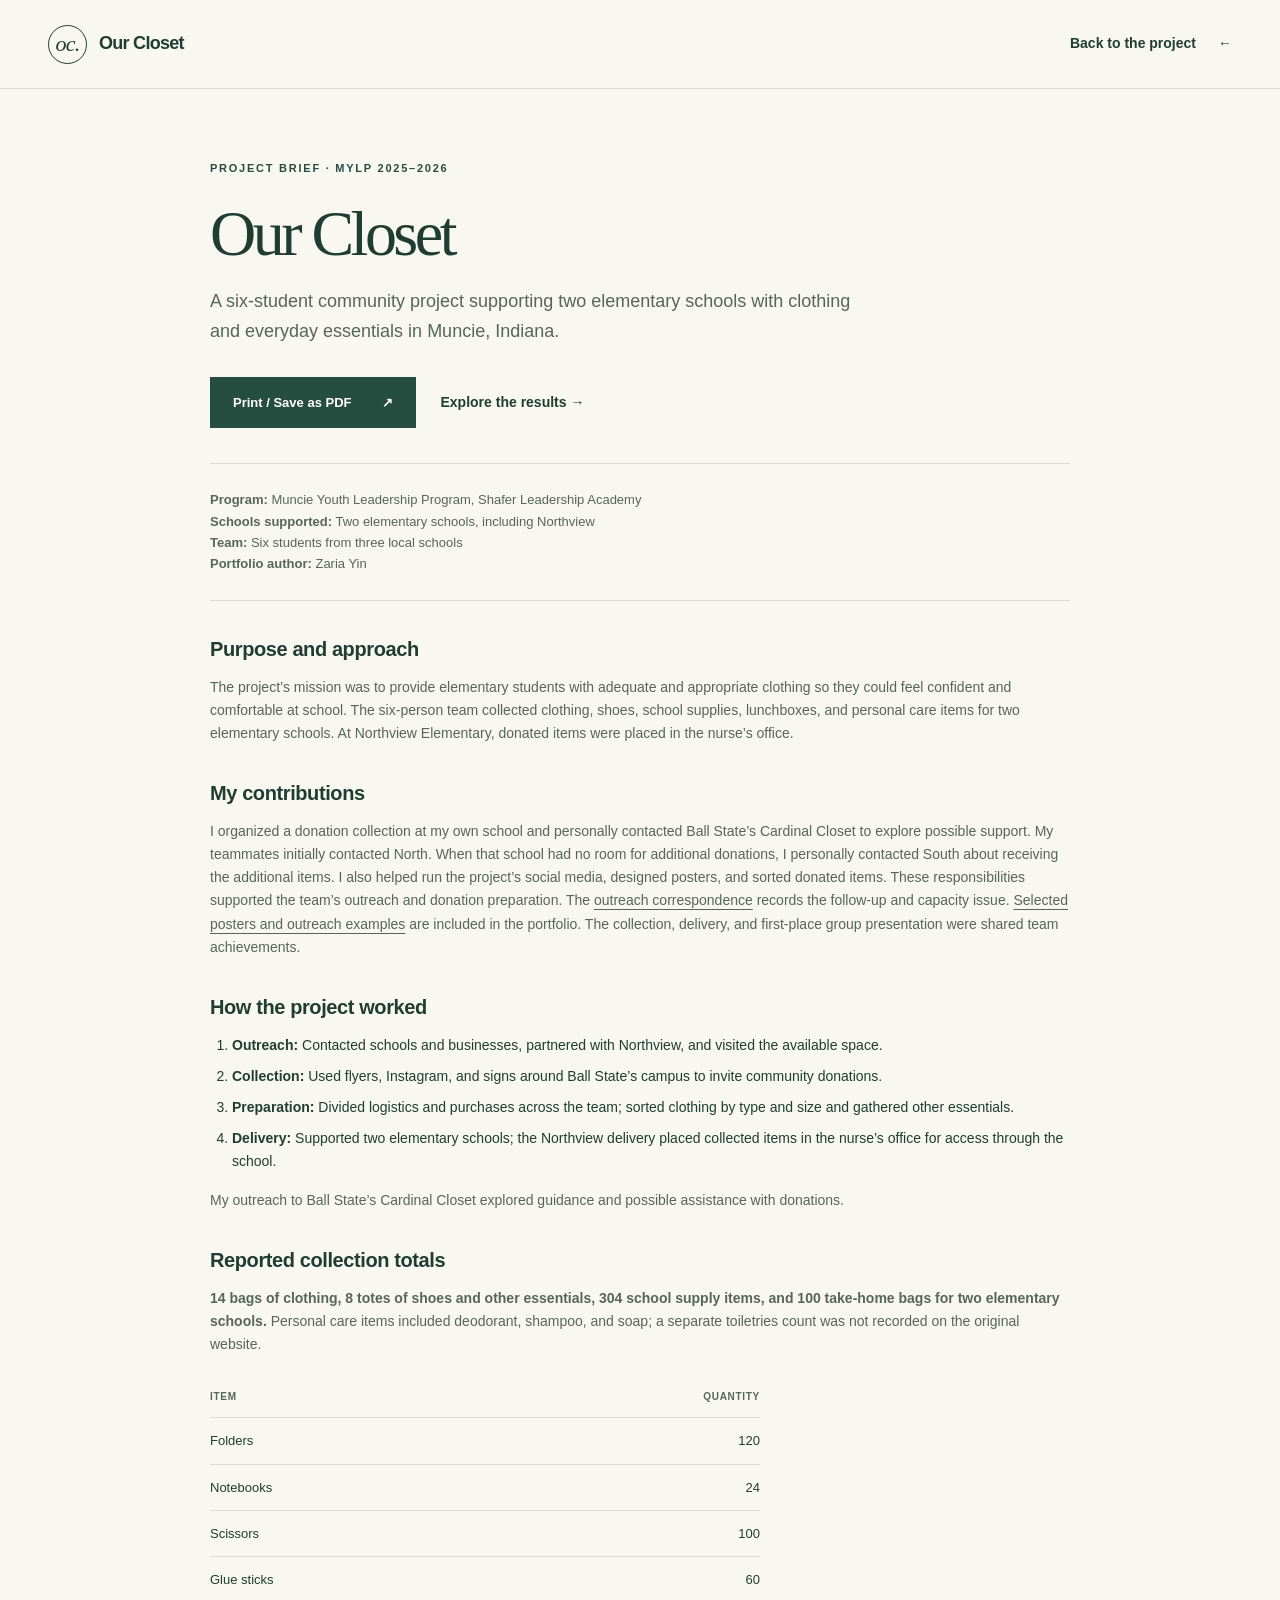
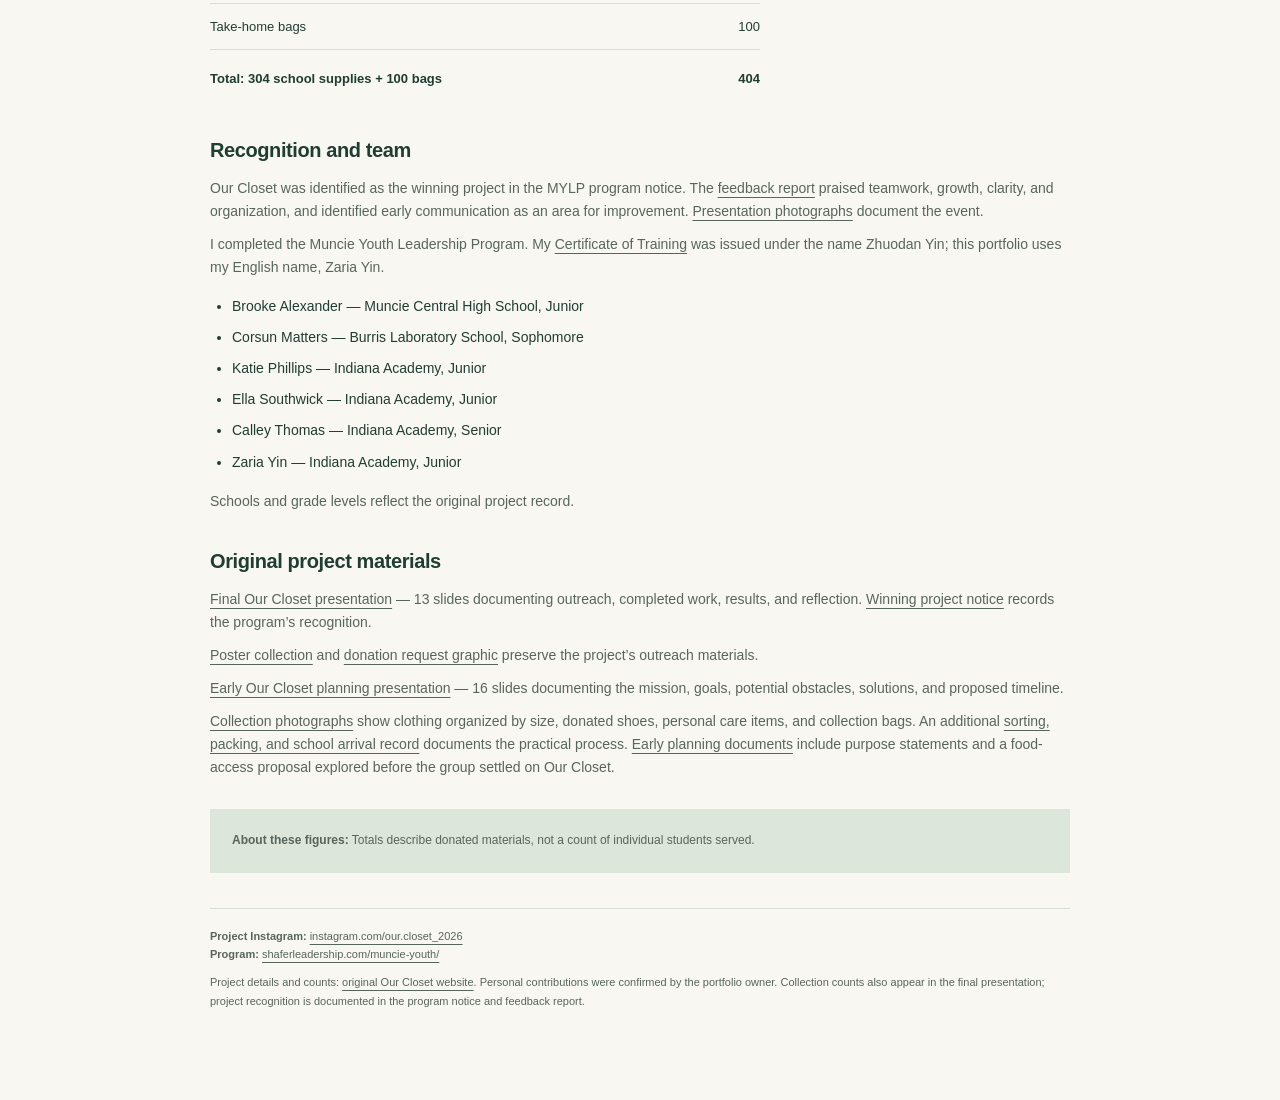
==== commit 17bd43fd: "Retain six-person team after owner clarification" ====
--- a/project-summary.html
+++ b/project-summary.html
@@ -2,11 +2,11 @@
 <html lang="en">
 <head><meta charset="utf-8"><meta name="viewport" content="width=device-width,initial-scale=1"><meta name="description" content="A print-friendly Our Closet project brief: personal contributions, team process, and reported results from MYLP 2025–2026."><title>Our Closet — Project Brief</title><link rel="icon" href="favicon.svg" type="image/svg+xml"><link rel="stylesheet" href="styles.css"><script src="script.js" defer></script></head>
 <body><a class="skip-link" href="#main">Skip to content</a><header class="site-header"><div class="container header-inner"><a class="brand" href="index.html"><span class="brand-mark" aria-hidden="true">oc.</span><span>Our Closet</span></a><a class="text-link" href="index.html">Back to the project <span aria-hidden="true">←</span></a></div></header>
-<main id="main" class="container brief-main"><p class="eyebrow">Project brief · MYLP 2025–2026</p><h1>Our Closet</h1><p class="brief-deck">A five-student community project supporting two elementary schools with clothing and everyday essentials in Muncie, Indiana.</p><div class="brief-actions"><button class="button primary" type="button" data-print hidden>Print / Save as PDF <span aria-hidden="true">↗</span></button><a class="text-link" href="index.html#impact">Explore the results →</a></div><p class="brief-meta"><strong>Program:</strong> Muncie Youth Leadership Program, Shafer Leadership Academy<br><strong>Schools supported:</strong> Two elementary schools, including Northview<br><strong>Team:</strong> Five students from local schools<br><strong>Portfolio author:</strong> Zaria Yin</p>
-<section class="brief-section"><h2>Purpose and approach</h2><p>The project’s mission was to provide elementary students with adequate and appropriate clothing so they could feel confident and comfortable at school. The five-person team collected clothing, shoes, school supplies, lunchboxes, and personal care items for two elementary schools. At Northview Elementary, donated items were placed in the nurse’s office.</p></section>
+<main id="main" class="container brief-main"><p class="eyebrow">Project brief · MYLP 2025–2026</p><h1>Our Closet</h1><p class="brief-deck">A six-student community project supporting two elementary schools with clothing and everyday essentials in Muncie, Indiana.</p><div class="brief-actions"><button class="button primary" type="button" data-print hidden>Print / Save as PDF <span aria-hidden="true">↗</span></button><a class="text-link" href="index.html#impact">Explore the results →</a></div><p class="brief-meta"><strong>Program:</strong> Muncie Youth Leadership Program, Shafer Leadership Academy<br><strong>Schools supported:</strong> Two elementary schools, including Northview<br><strong>Team:</strong> Six students from three local schools<br><strong>Portfolio author:</strong> Zaria Yin</p>
+<section class="brief-section"><h2>Purpose and approach</h2><p>The project’s mission was to provide elementary students with adequate and appropriate clothing so they could feel confident and comfortable at school. The six-person team collected clothing, shoes, school supplies, lunchboxes, and personal care items for two elementary schools. At Northview Elementary, donated items were placed in the nurse’s office.</p></section>
 <section class="brief-section"><h2>My contributions</h2><p>I organized a donation collection at my own school and personally contacted Ball State’s Cardinal Closet to explore possible support. My teammates initially contacted North. When that school had no room for additional donations, I personally contacted South about receiving the additional items. I also helped run the project’s social media, designed posters, and sorted donated items. These responsibilities supported the team’s outreach and donation preparation. The <a href="index.html#correspondence">outreach correspondence</a> records the follow-up and capacity issue. <a href="index.html#outreach">Selected posters and outreach examples</a> are included in the portfolio. The collection, delivery, and first-place group presentation were shared team achievements.</p></section>
 <section class="brief-section"><h2>How the project worked</h2><ol><li><strong>Outreach:</strong> Contacted schools and businesses, partnered with Northview, and visited the available space.</li><li><strong>Collection:</strong> Used flyers, Instagram, and signs around Ball State’s campus to invite community donations.</li><li><strong>Preparation:</strong> Divided logistics and purchases across the team; sorted clothing by type and size and gathered other essentials.</li><li><strong>Delivery:</strong> Supported two elementary schools; the Northview delivery placed collected items in the nurse’s office for access through the school.</li></ol><p>My outreach to Ball State’s Cardinal Closet explored guidance and possible assistance with donations.</p></section>
 <section class="brief-section"><h2>Reported collection totals</h2><p><strong>14 bags of clothing, 8 totes of shoes and other essentials, 304 school supply items, and 100 take-home bags for two elementary schools.</strong> Personal care items included deodorant, shampoo, and soap; a separate toiletries count was not recorded on the original website.</p><table><caption class="sr-only">School supplies and take-home bag counts</caption><thead><tr><th scope="col">Item</th><th scope="col">Quantity</th></tr></thead><tbody><tr><th scope="row">Folders</th><td>120</td></tr><tr><th scope="row">Notebooks</th><td>24</td></tr><tr><th scope="row">Scissors</th><td>100</td></tr><tr><th scope="row">Glue sticks</th><td>60</td></tr><tr><th scope="row">Take-home bags</th><td>100</td></tr></tbody><tfoot><tr><th scope="row">Total: 304 school supplies + 100 bags</th><td>404</td></tr></tfoot></table></section>
-<section class="brief-section"><h2>Recognition and team</h2><p>Our Closet was identified as the winning project in the MYLP program notice. The <a href="assets/program-feedback.jpg" target="_blank" rel="noopener noreferrer">feedback report</a> praised teamwork, growth, clarity, and organization, and identified early communication as an area for improvement. <a href="index.html#presentation">Presentation photographs</a> document the event.</p><p>I completed the Muncie Youth Leadership Program. My <a href="assets/program-certificate.jpg" target="_blank" rel="noopener noreferrer">Certificate of Training</a> was issued under the name Zhuodan Yin; this portfolio uses my English name, Zaria Yin.</p><p>Our five-person team shared the collection, delivery, and presentation work.</p></section>
+<section class="brief-section"><h2>Recognition and team</h2><p>Our Closet was identified as the winning project in the MYLP program notice. The <a href="assets/program-feedback.jpg" target="_blank" rel="noopener noreferrer">feedback report</a> praised teamwork, growth, clarity, and organization, and identified early communication as an area for improvement. <a href="index.html#presentation">Presentation photographs</a> document the event.</p><p>I completed the Muncie Youth Leadership Program. My <a href="assets/program-certificate.jpg" target="_blank" rel="noopener noreferrer">Certificate of Training</a> was issued under the name Zhuodan Yin; this portfolio uses my English name, Zaria Yin.</p><ul><li>Brooke Alexander — Muncie Central High School, Junior</li><li>Corsun Matters — Burris Laboratory School, Sophomore</li><li>Katie Phillips — Indiana Academy, Junior</li><li>Ella Southwick — Indiana Academy, Junior</li><li>Calley Thomas — Indiana Academy, Senior</li><li>Zaria Yin — Indiana Academy, Junior</li></ul><p>Schools and grade levels reflect the original project record.</p></section>
 <section class="brief-section"><h2>Original project materials</h2><p><a href="https://www.canva.com/design/DAHEKISyIgo/CR_wtErylHi57obKRPinyQ/view" target="_blank" rel="noopener noreferrer">Final Our Closet presentation</a> — 13 slides documenting outreach, completed work, results, and reflection. <a href="assets/winning-project-notice.jpg" target="_blank" rel="noopener noreferrer">Winning project notice</a> records the program’s recognition.</p><p><a href="https://www.canva.com/design/DAHBieLJItc/PNbpJ7HWKl-4S0PMaMuVJw/view" target="_blank" rel="noopener noreferrer">Poster collection</a> and <a href="https://www.canva.com/design/DAHCMGw_d98/bLrzLS510viEVmZVNK3URg/view" target="_blank" rel="noopener noreferrer">donation request graphic</a> preserve the project’s outreach materials.</p><p><a href="https://www.canva.com/design/DAG46skRcU0/0bIpbVwZAxc81pQ6y9BVXQ/view" target="_blank" rel="noopener noreferrer">Early Our Closet planning presentation</a> — 16 slides documenting the mission, goals, potential obstacles, solutions, and proposed timeline.</p><p><a href="index.html#photos">Collection photographs</a> show clothing organized by size, donated shoes, personal care items, and collection bags. An additional <a href="index.html#delivery-record">sorting, packing, and school arrival record</a> documents the practical process. <a href="index.html#planning">Early planning documents</a> include purpose statements and a food-access proposal explored before the group settled on Our Closet.</p></section><div class="brief-note"><p><strong>About these figures:</strong> Totals describe donated materials, not a count of individual students served.</p></div>
 <footer class="brief-footer"><p><strong>Project Instagram:</strong> <a href="https://www.instagram.com/our.closet_2026">instagram.com/our.closet_2026</a><br><strong>Program:</strong> <a href="https://www.shaferleadership.com/muncie-youth/">shaferleadership.com/muncie-youth/</a></p><p>Project details and counts: <a href="https://github.com/24r14/Our-Closet/blob/48975dca4016ff17c6a6cd8e8950f27ab5244c69/index.html">original Our Closet website</a>. Personal contributions were confirmed by the portfolio owner. Collection counts also appear in the final presentation; project recognition is documented in the program notice and feedback report.</p></footer></main></body></html>
